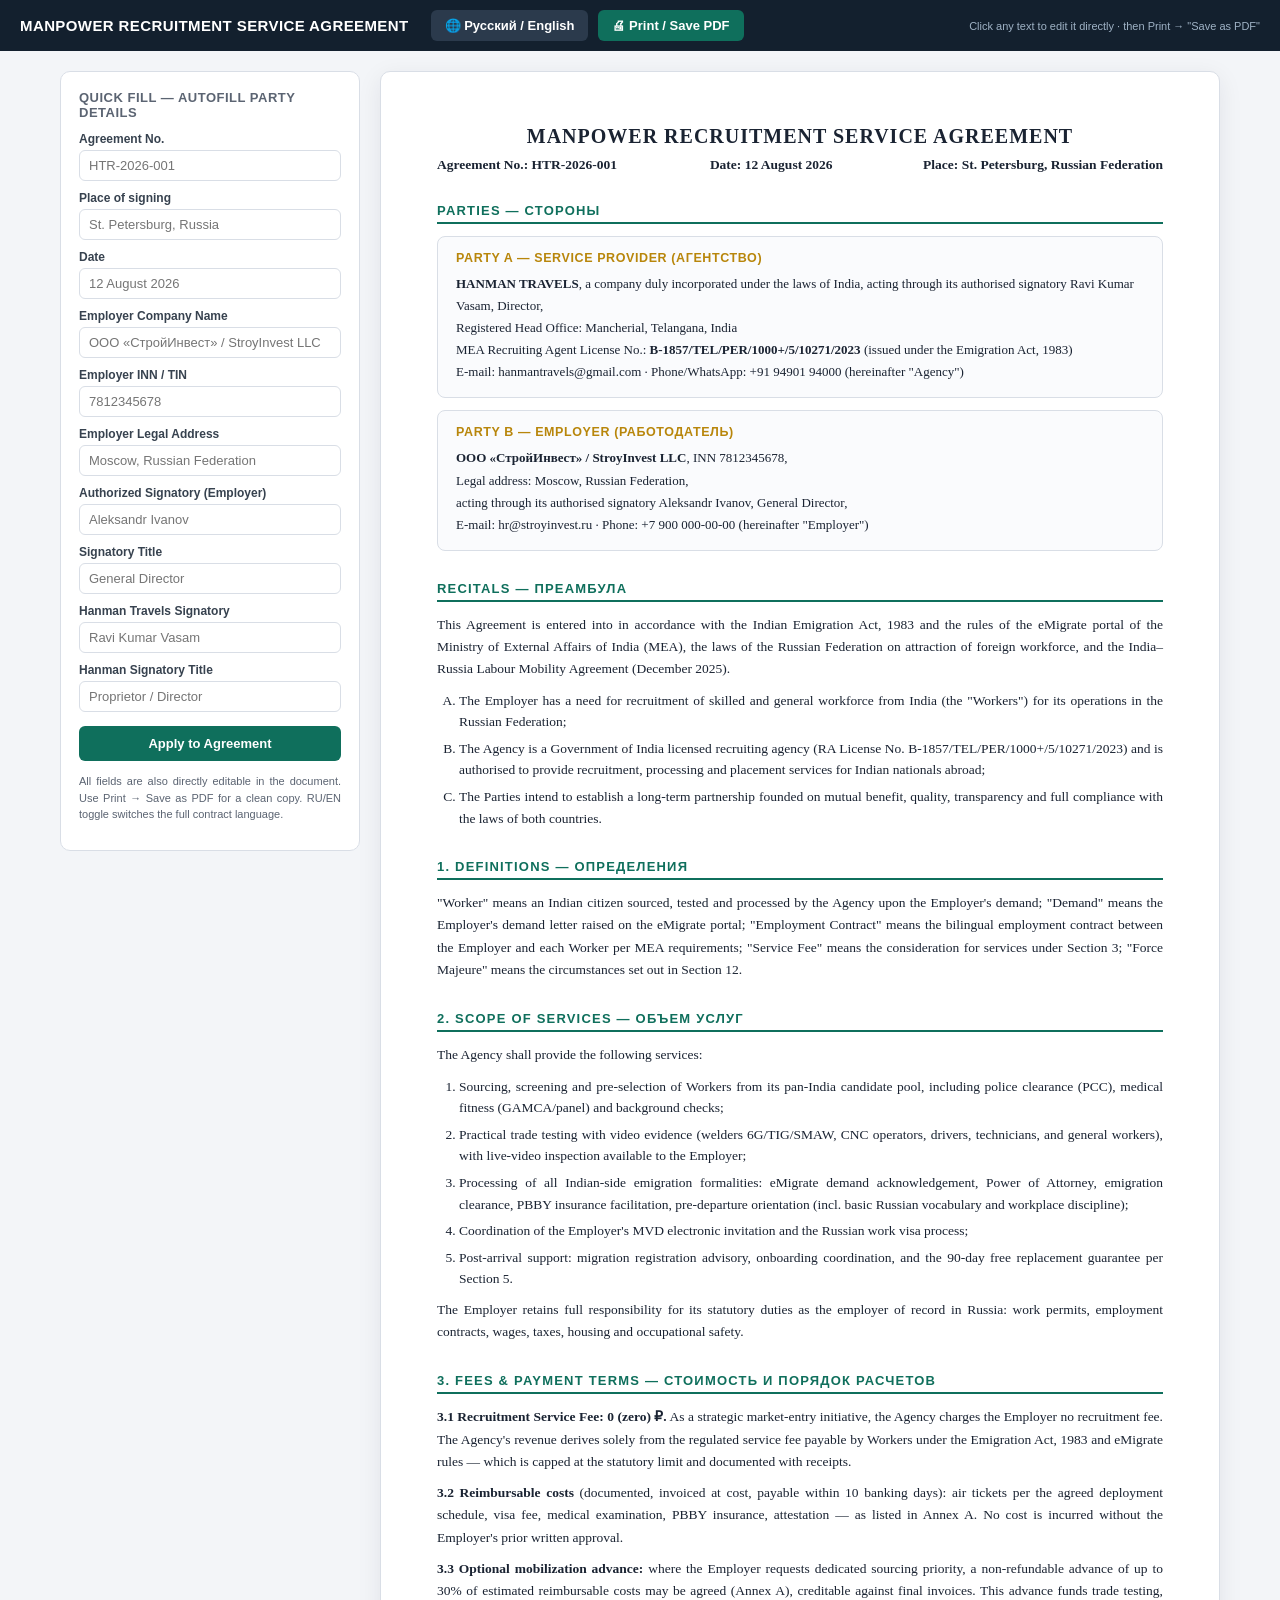
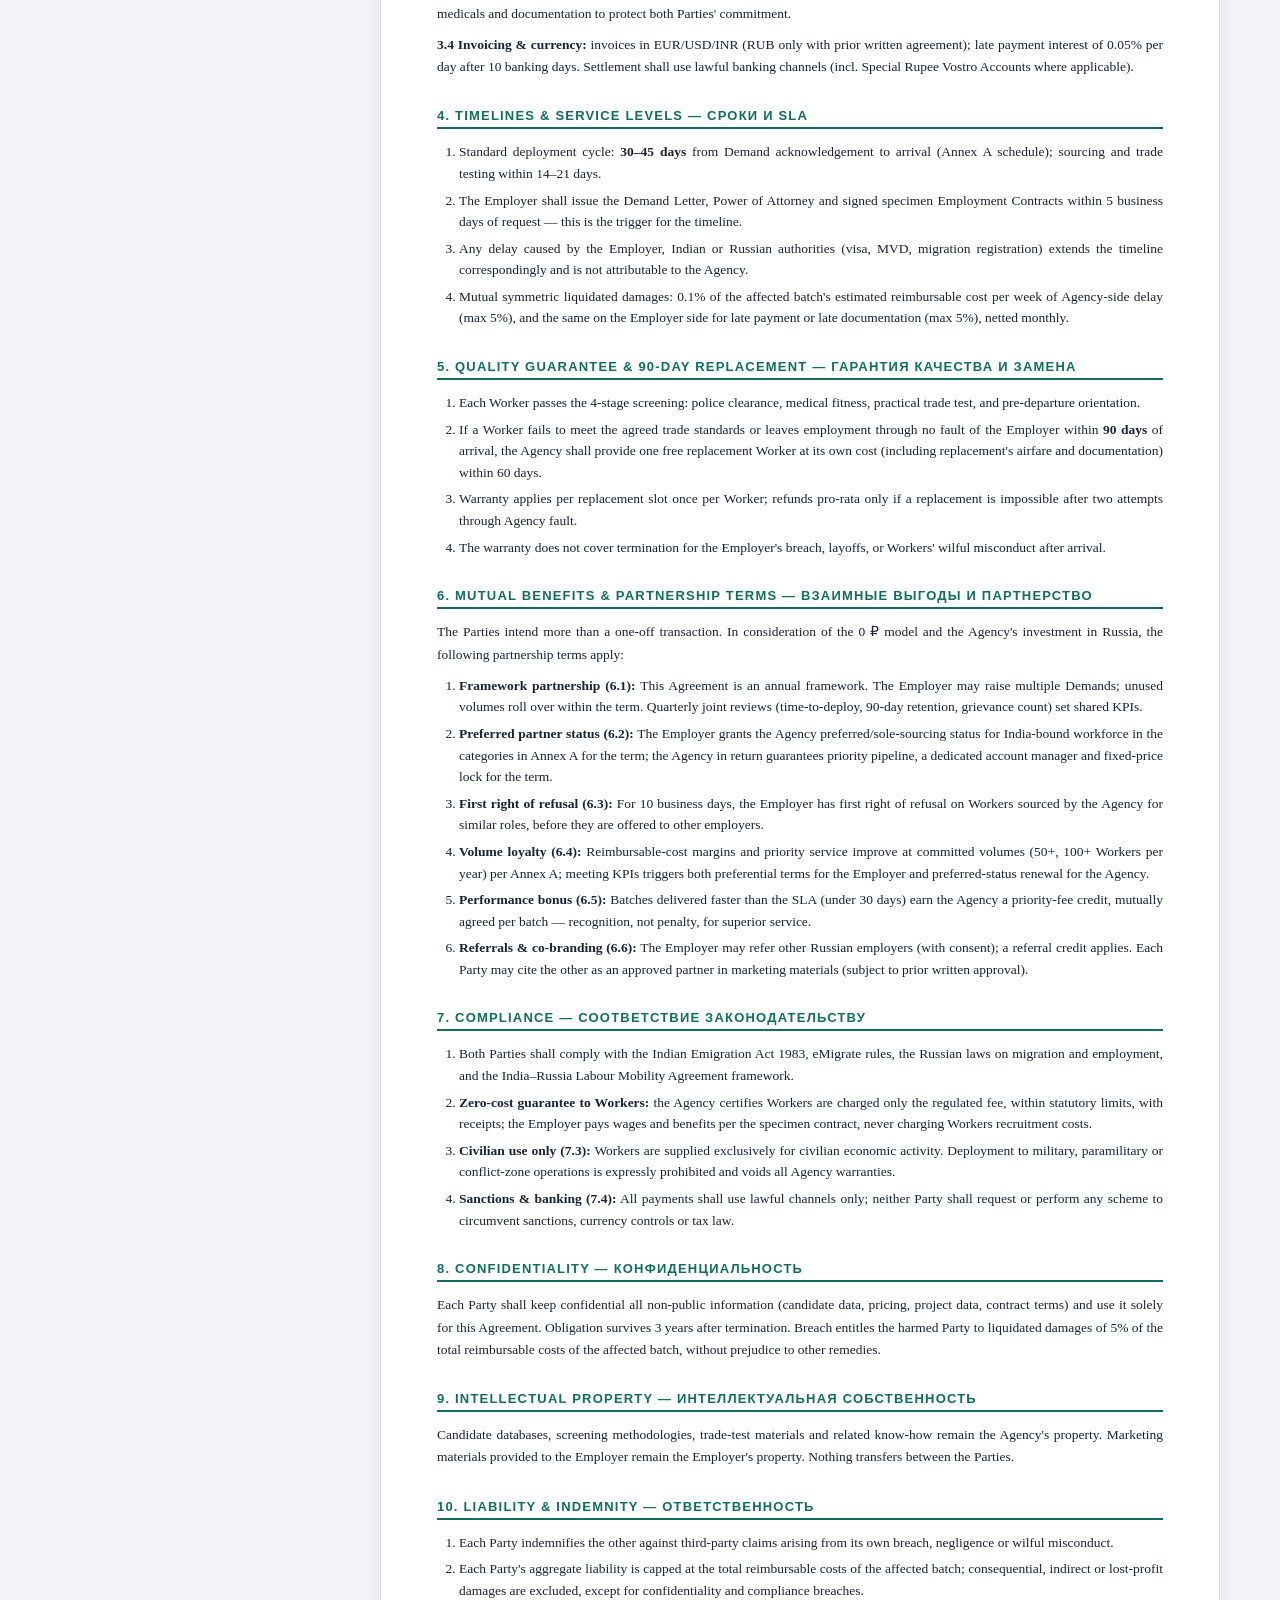
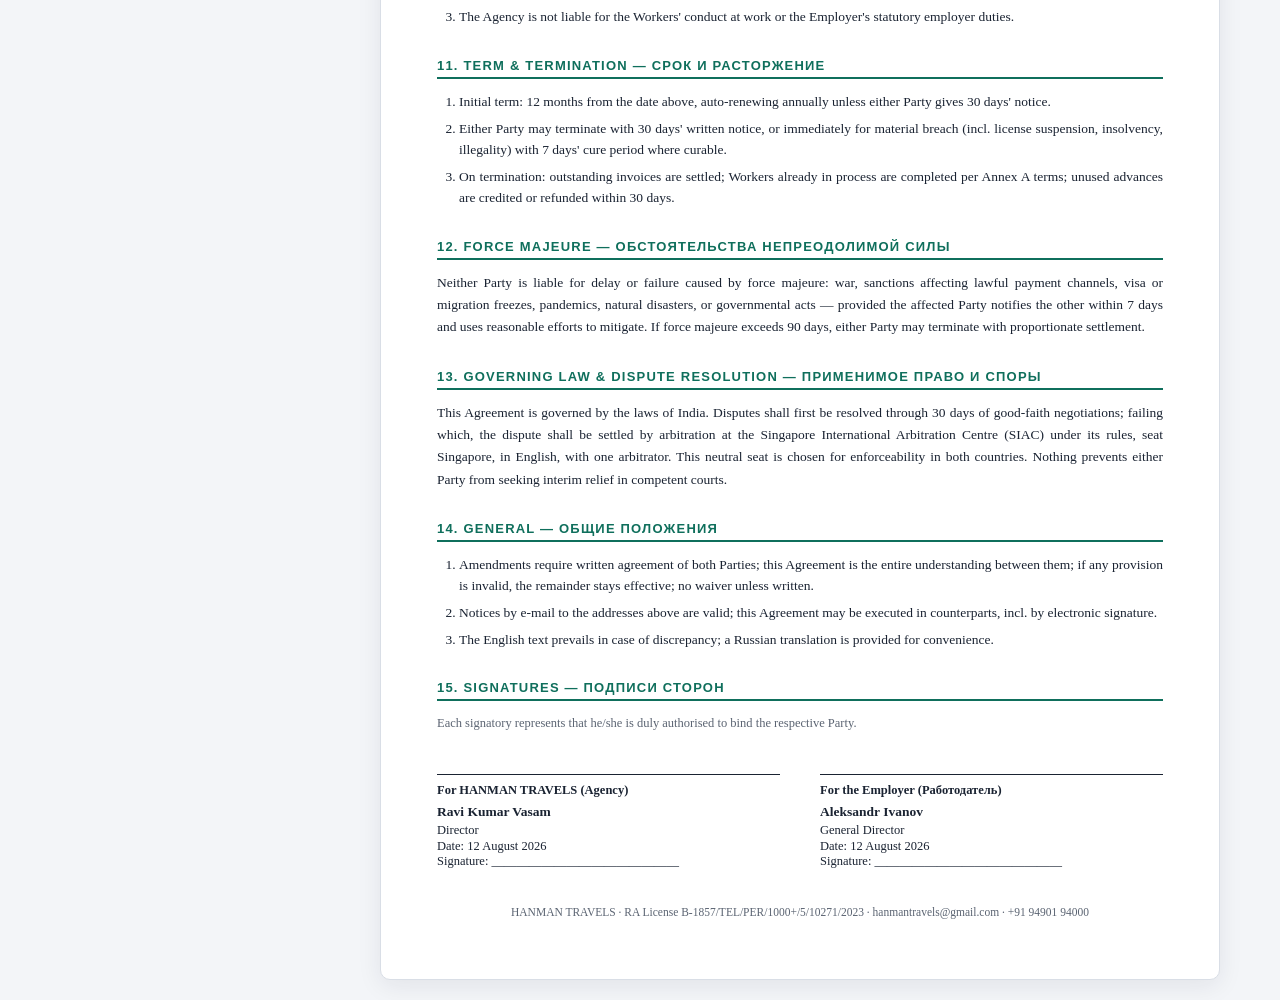
==== agreement.html @ 95c3434c "Add labour mobility agreement trust section, real WhatsApp lead form, hosted agreement link" ====
<!DOCTYPE html>
<html lang="en">
<head>
<meta charset="UTF-8">
<meta name="viewport" content="width=device-width, initial-scale=1.0">
<title>Manpower Recruitment Service Agreement — Hanman Travels (Editable)</title>
<style>
  :root {
    --ink: #1a2332; --muted: #5b6472; --line: #d9dee6; --accent: #0f6f5c; --gold: #b8860b;
    --bg: #f3f5f8; --paper: #ffffff; --soft: #eef7f4;
  }
  * { box-sizing: border-box; }
  body { margin: 0; font-family: Georgia, 'Times New Roman', serif; background: var(--bg); color: var(--ink); }
  .toolbar {
    position: sticky; top: 0; z-index: 50; background: #13202e; color: #fff;
    font-family: Arial, sans-serif; display: flex; flex-wrap: wrap; gap: 10px; align-items: center;
    padding: 10px 20px;
  }
  .toolbar h1 { font-size: 15px; margin: 0 12px 0 0; font-weight: 700; letter-spacing: .4px; }
  .toolbar button {
    background: var(--accent); color: #fff; border: 0; padding: 8px 14px; border-radius: 6px;
    cursor: pointer; font-size: 13px; font-weight: 600; font-family: Arial, sans-serif;
  }
  .toolbar button:hover { filter: brightness(1.15); }
  .toolbar .lang-btn { background: #2b3a4c; }
  .toolbar .hint { font-size: 11px; color: #9fb2c5; margin-left: auto; font-family: Arial, sans-serif; }
  .layout { display: flex; gap: 20px; max-width: 1200px; margin: 20px auto; padding: 0 20px; }
  .sidebar {
    width: 300px; flex-shrink: 0; background: var(--paper); border: 1px solid var(--line);
    border-radius: 10px; padding: 18px; font-family: Arial, sans-serif; height: fit-content;
    position: sticky; top: 70px;
  }
  .sidebar h2 { font-size: 13px; text-transform: uppercase; letter-spacing: .5px; color: var(--muted); margin: 0 0 12px; }
  .sidebar label { display: block; font-size: 12px; font-weight: 700; margin: 10px 0 4px; color: #37424f; }
  .sidebar input, .sidebar textarea {
    width: 100%; padding: 7px 9px; border: 1px solid var(--line); border-radius: 6px; font-size: 13px;
    font-family: Arial, sans-serif;
  }
  .sidebar .btn-fill { width: 100%; margin-top: 14px; background: var(--accent); color: #fff; border: 0; padding: 10px; border-radius: 6px; cursor: pointer; font-weight: 700; font-size: 13px; }
  .sidebar .note { font-size: 11px; color: var(--muted); margin-top: 12px; line-height: 1.5; }
  .page {
    flex: 1; background: var(--paper); border: 1px solid var(--line); border-radius: 10px;
    padding: 48px 56px; box-shadow: 0 6px 24px rgba(20,30,50,.08); min-width: 0;
  }
  [contenteditable] { outline: none; border-bottom: 1px dashed transparent; }
  [contenteditable]:hover { border-bottom-color: #b9c6d4; }
  [contenteditable]:focus { border-bottom-color: var(--accent); background: var(--soft); border-radius: 2px; }
  .doc-title { text-align: center; font-size: 20px; letter-spacing: 1px; font-weight: 700; margin: 0 0 4px; }
  .doc-sub { text-align: center; font-size: 13px; color: var(--muted); margin: 0 0 26px; font-style: italic; }
  .meta { display: flex; justify-content: space-between; gap: 20px; margin-bottom: 26px; font-size: 13.5px; }
  .meta b { font-weight: 700; }
  h2.clause {
    font-family: Arial, sans-serif; font-size: 13px; text-transform: uppercase; letter-spacing: 1.2px;
    color: var(--accent); border-bottom: 2px solid var(--accent); padding-bottom: 4px; margin: 30px 0 12px;
  }
  p { font-size: 13.5px; line-height: 1.65; margin: 9px 0; text-align: justify; }
  ol { margin: 8px 0 8px 22px; padding: 0; }
  ol li { font-size: 13.5px; line-height: 1.6; margin: 5px 0; text-align: justify; }
  .field { display: inline-block; min-width: 90px; font-weight: 700; }
  .party-block { border: 1px solid var(--line); border-radius: 8px; padding: 14px 18px; margin: 12px 0; background: #fafbfd; }
  .party-block h3 { font-family: Arial, sans-serif; font-size: 12.5px; letter-spacing: .6px; color: var(--gold); margin: 0 0 8px; text-transform: uppercase; }
  .party-line { font-size: 13px; line-height: 1.7; }
  .table-wrap { overflow-x: auto; margin: 12px 0; }
  table { width: 100%; border-collapse: collapse; font-family: Arial, sans-serif; font-size: 12px; }
  th { background: var(--soft); text-align: left; }
  th, td { border: 1px solid var(--line); padding: 7px 9px; }
  .sig-grid { display: grid; grid-template-columns: 1fr 1fr; gap: 40px; margin-top: 40px; }
  .sig-box { border-top: 1.5px solid var(--ink); padding-top: 8px; font-size: 12.5px; }
  .sig-box .sig-name { font-weight: 700; font-size: 13.5px; margin: 6px 0 2px; }
  .lang-ru, [data-lang="ru"] .lang-en { display: none; }
  [data-lang="ru"] .lang-ru { display: block; }
  [data-lang="ru"] .lang-ru-inline { display: inline; }
  .lang-ru-inline { display: none; }
  .badge { display: inline-block; background: var(--gold); color: #fff; font-family: Arial; font-size: 10px; font-weight: 700; padding: 3px 8px; border-radius: 10px; letter-spacing: .5px; vertical-align: middle; }
  @media print {
    body { background: #fff; }
    .toolbar, .sidebar { display: none !important; }
    .layout { display: block; max-width: none; margin: 0; padding: 0; }
    .page { border: 0; box-shadow: none; border-radius: 0; padding: 0; }
    @page { size: A4; margin: 18mm 16mm; }
    p, ol li { font-size: 12px; }
  }
  @media (max-width: 900px) { .layout { flex-direction: column; } .sidebar { position: static; width: 100%; } }
</style>
</head>
<body data-lang="en">

<div class="toolbar">
  <h1>MANPOWER RECRUITMENT SERVICE AGREEMENT</h1>
  <button class="lang-btn" onclick="toggleLang()">🌐 Русский / English</button>
  <button onclick="window.print()">🖨 Print / Save PDF</button>
  <span class="hint">Click any text to edit it directly · then Print → "Save as PDF"</span>
</div>

<div class="layout">
  <!-- ======================= SIDEBAR (QUICK FILL) ======================= -->
  <aside class="sidebar">
    <h2>Quick Fill — Autofill Party Details</h2>
    <label>Agreement No.</label>
    <input id="q-no" placeholder="HTR-2026-001">
    <label>Place of signing</label>
    <input id="q-place" placeholder="St. Petersburg, Russia">
    <label>Date</label>
    <input id="q-date" placeholder="12 August 2026">

    <label>Employer Company Name</label>
    <input id="q-cname" placeholder="ООО «СтройИнвест» / StroyInvest LLC">
    <label>Employer INN / TIN</label>
    <input id="q-inn" placeholder="7812345678">
    <label>Employer Legal Address</label>
    <input id="q-caddr" placeholder="Moscow, Russian Federation">
    <label>Authorized Signatory (Employer)</label>
    <input id="q-rep" placeholder="Aleksandr Ivanov">
    <label>Signatory Title</label>
    <input id="q-reptitle" placeholder="General Director">

    <label>Hanman Travels Signatory</label>
    <input id="q-htrep" placeholder="Ravi Kumar Vasam">
    <label>Hanman Signatory Title</label>
    <input id="q-httitle" placeholder="Proprietor / Director">

    <button class="btn-fill" onclick="fillAll()">Apply to Agreement</button>
    <p class="note">All fields are also directly editable in the document. Use Print → Save as PDF for a clean copy. RU/EN toggle switches the full contract language.</p>
  </aside>

  <!-- ======================= THE AGREEMENT ======================= -->
  <main class="page" id="doc">

    <p class="doc-title">MANPOWER RECRUITMENT SERVICE AGREEMENT</p>
    <p class="lang-ru doc-sub" style="text-align:center;font-style:italic;color:var(--muted);font-size:13px;margin:0 0 26px;">ДОГОВОР ОБ ОКАЗАНИИ УСЛУГ ПО ПОДБОРУ ПЕРСОНАЛА</p>

    <div class="meta">
      <div><b>Agreement No.:</b> <span class="field editable" id="m-no">HTR-2026-001</span></div>
      <div><b>Date:</b> <span class="field editable" id="m-date">12 August 2026</span></div>
      <div><b>Place:</b> <span class="field editable" id="m-place">St. Petersburg, Russian Federation</span></div>
    </div>

    <!-- Parties -->
    <h2 class="clause">Parties — Стороны</h2>
    <div class="party-block">
      <h3>Party A — Service Provider (Агентство)</h3>
      <div class="party-line">
        <b>HANMAN TRAVELS</b>, a company duly incorporated under the laws of India, acting through its authorised signatory
        <span class="editable" id="m-htrep">Ravi Kumar Vasam</span>, <span class="editable" id="m-httitle">Director</span>,<br>
        Registered Head Office: <span class="editable">Mancherial, Telangana, India</span><br>
        MEA Recruiting Agent License No.: <b>B-1857/TEL/PER/1000+/5/10271/2023</b> (issued under the Emigration Act, 1983)<br>
        E-mail: <span class="editable">hanmantravels@gmail.com</span> · Phone/WhatsApp: <span class="editable">+91 94901 94000</span>
        <span class="lang-ru">(далее — «Агентство»)</span>
        <span class="lang-en">(hereinafter "Agency")</span>
      </div>
    </div>
    <div class="party-block">
      <h3>Party B — Employer (Работодатель)</h3>
      <div class="party-line">
        <b><span class="editable" id="m-cname">ООО «СтройИнвест» / StroyInvest LLC</span></b>, INN <span class="editable" id="m-inn">7812345678</span>,<br>
        Legal address: <span class="editable" id="m-caddr">Moscow, Russian Federation</span>,<br>
        acting through its authorised signatory <span class="editable" id="m-rep">Aleksandr Ivanov</span>, <span class="editable" id="m-reptitle">General Director</span>,<br>
        E-mail: <span class="editable">hr@stroyinvest.ru</span> · Phone: <span class="editable">+7 900 000-00-00</span>
        <span class="lang-ru">(далее — «Работодатель»)</span>
        <span class="lang-en">(hereinafter "Employer")</span>
      </div>
    </div>

    <h2 class="clause">Recitals — Преамбула</h2>
    <p><span class="lang-ru">Настоящий Договор заключается в соответствии с Законом Индии об эмиграции 1983 г. и правилами системы eMigrate МИД Индии, законодательством РФ о привлечении иностранной рабочей силы, а также Соглашением между Правительствами Индии и России о мобильности рабочей силы (декабрь 2025 г.).</span>
       <span class="lang-en">This Agreement is entered into in accordance with the Indian Emigration Act, 1983 and the rules of the eMigrate portal of the Ministry of External Affairs of India (MEA), the laws of the Russian Federation on attraction of foreign workforce, and the India–Russia Labour Mobility Agreement (December 2025).</span></p>
    <ol type="A">
      <li><span class="lang-ru">Работодатель имеет потребность в привлечении квалифицированной и рабочей силы из Индии (далее — «Работники») для своих производственных нужд в Российской Федерации;</span>
          <span class="lang-en">The Employer has a need for recruitment of skilled and general workforce from India (the "Workers") for its operations in the Russian Federation;</span></li>
      <li><span class="lang-ru">Агентство является лицензированным рекрутинговым агентством Правительства Индии (RA License No. B-1857/TEL/PER/1000+/5/10271/2023) и уполномочено оказывать услуги по подбору, оформлению и трудоустройству индийских граждан за рубежом;</span>
          <span class="lang-en">The Agency is a Government of India licensed recruiting agency (RA License No. B-1857/TEL/PER/1000+/5/10271/2023) and is authorised to provide recruitment, processing and placement services for Indian nationals abroad;</span></li>
      <li><span class="lang-ru">Стороны намерены установить долгосрочное партнерство на основе взаимной выгоды, качества, прозрачности и полного соответствия законодательству обеих стран.</span>
          <span class="lang-en">The Parties intend to establish a long-term partnership founded on mutual benefit, quality, transparency and full compliance with the laws of both countries.</span></li>
    </ol>

    <h2 class="clause">1. Definitions — Определения</h2>
    <p><span class="lang-ru">«Работник» — гражданин Индии, подобранный, протестированный и оформленный Агентством по заявке Работодателя; «Деманд» — заявка Работодателя в системе eMigrate; «Трудовой договор» — двуязычный трудовой договор между Работодателем и Работником, согласованный с МИД Индии; «Сервисный сбор» — плата за услуги, предусмотренная Разделом 3; «Сила-мажор» — обстоятельства, указанные в Разделе 12.</span>
       <span class="lang-en">"Worker" means an Indian citizen sourced, tested and processed by the Agency upon the Employer's demand; "Demand" means the Employer's demand letter raised on the eMigrate portal; "Employment Contract" means the bilingual employment contract between the Employer and each Worker per MEA requirements; "Service Fee" means the consideration for services under Section 3; "Force Majeure" means the circumstances set out in Section 12.</span></p>

    <h2 class="clause">2. Scope of Services — Объем услуг</h2>
    <p><span class="lang-en">The Agency shall provide the following services:</span>
       <span class="lang-ru">Агентство обязуется оказать следующие услуги:</span></p>
    <ol>
      <li><span class="lang-en">Sourcing, screening and pre-selection of Workers from its pan-India candidate pool, including police clearance (PCC), medical fitness (GAMCA/panel) and background checks;</span>
          <span class="lang-ru">Подбор, отбор и предварительный скрининг Работников из всероссийской… из общенациональной базы кандидатов Агентства в Индии, включая справку об отсутствии судимости (PCC), медицинский осмотр (GAMCA) и проверку анкетных данных;</span></li>
      <li><span class="lang-en">Practical trade testing with video evidence (welders 6G/TIG/SMAW, CNC operators, drivers, technicians, and general workers), with live-video inspection available to the Employer;</span>
          <span class="lang-ru">Практическое тестирование квалификации с видеофиксацией (сварщики 6G/TIG/SMAW, операторы ЧПУ, водители, техники, рабочие общего профиля), с возможностью осмотра по видеосвязи;</span></li>
      <li><span class="lang-en">Processing of all Indian-side emigration formalities: eMigrate demand acknowledgement, Power of Attorney, emigration clearance, PBBY insurance facilitation, pre-departure orientation (incl. basic Russian vocabulary and workplace discipline);</span>
          <span class="lang-ru">Оформление всех индийских эмиграционных формальностей: акцепт деманда eMigrate, доверенность, эмиграционная очистка, содействие страхованию PBBY, предотъездный инструктаж (включая базовую русскую лексику и трудовую дисциплину);</span></li>
      <li><span class="lang-en">Coordination of the Employer's MVD electronic invitation and the Russian work visa process;</span>
          <span class="lang-ru">Координация электронного приглашения МВД РФ и процесса получения рабочей визы;</span></li>
      <li><span class="lang-en">Post-arrival support: migration registration advisory, onboarding coordination, and the 90-day free replacement guarantee per Section 5.</span>
          <span class="lang-ru">Постприездная поддержка: консультации по миграционному учету, координация адаптации, и гарантия бесплатной замены 90 дней согласно Разделу 5.</span></li>
    </ol>
    <p><span class="lang-en">The Employer retains full responsibility for its statutory duties as the employer of record in Russia: work permits, employment contracts, wages, taxes, housing and occupational safety.</span>
       <span class="lang-ru">Работодатель сохраняет полную ответственность за свои установленные законом обязанности как работодателя в России: разрешения на работу, трудовые договоры, заработную плату, налоги, жилье и охрану труда.</span></p>

    <h2 class="clause">3. Fees & Payment Terms — Стоимость и порядок расчетов</h2>
    <p><span class="lang-en"><b>3.1 Recruitment Service Fee: 0 (zero) ₽.</b> As a strategic market-entry initiative, the Agency charges the Employer no recruitment fee. The Agency's revenue derives solely from the regulated service fee payable by Workers under the Emigration Act, 1983 and eMigrate rules — which is capped at the statutory limit and documented with receipts.</span>
       <span class="lang-ru"><b>3.1. Сбор за подбор: 0 (ноль) ₽.</b> В рамках стратегии выхода на российский рынок Агентство не взимает с Работодателя комиссии за подбор. Доход Агентства формируется исключительно из регламентированного сбора с Работников по Закону об эмиграции 1983 г. и правилам eMigrate — в пределах установленного лимита, с выдачей чеков.</span></p>
    <p><span class="lang-en"><b>3.2 Reimbursable costs</b> (documented, invoiced at cost, payable within 10 banking days): air tickets per the agreed deployment schedule, visa fee, medical examination, PBBY insurance, attestation — as listed in Annex A. No cost is incurred without the Employer's prior written approval.</span>
       <span class="lang-ru"><b>3.2. Возмещаемые расходы</b> (документированные, выставляемые по фактической стоимости, оплата в течение 10 банковских дней): авиабилеты по согласованному графику, визовый сбор, медосмотр, страховка PBBY, легализация — согласно Приложению А. Никакие расходы не производятся без предварительного письменного согласия Работодателя.</span></p>
    <p><span class="lang-en"><b>3.3 Optional mobilization advance:</b> where the Employer requests dedicated sourcing priority, a non-refundable advance of up to 30% of estimated reimbursable costs may be agreed (Annex A), creditable against final invoices. This advance funds trade testing, medicals and documentation to protect both Parties' commitment.</span>
       <span class="lang-ru"><b>3.3. Опциональный аванс на мобилизацию:</b> при запросе Работодателем приоритетного подбора может быть согласован невозвратный аванс до 30% от ориентировочных возмещаемых расходов (Приложение А), засчитываемый в счет итоговых счетов. Аванс финансирует тестирование, медосмотры и оформление и фиксирует обязательства обеих Сторон.</span></p>
    <p><span class="lang-en"><b>3.4 Invoicing & currency:</b> invoices in EUR/USD/INR (RUB only with prior written agreement); late payment interest of 0.05% per day after 10 banking days. Settlement shall use lawful banking channels (incl. Special Rupee Vostro Accounts where applicable).</span>
       <span class="lang-ru"><b>3.4. Счета и валюта:</b> счета в EUR/USD/INR (RUB — только по предварительному письменному соглашению); пени за просрочку 0,05% в день после 10 банковских дней. Расчеты — через законные банковские каналы (в т.ч. специальные рупийные счета Vostro, где применимо).</span></p>

    <h2 class="clause">4. Timelines & Service Levels — Сроки и SLA</h2>
    <ol>
      <li><span class="lang-en">Standard deployment cycle: <b>30–45 days</b> from Demand acknowledgement to arrival (Annex A schedule); sourcing and trade testing within 14–21 days.</span>
          <span class="lang-ru">Стандартный цикл поставки: <b>30–45 дней</b> от акцепта деманда до прилета (график — Приложение А); подбор и тестирование в течение 14–21 дней.</span></li>
      <li><span class="lang-en">The Employer shall issue the Demand Letter, Power of Attorney and signed specimen Employment Contracts within 5 business days of request — this is the trigger for the timeline.</span>
          <span class="lang-ru">Работодатель оформляет Деманд, Доверенность и подписанные модельные трудовые договоры в течение 5 рабочих дней с момента запроса — это точка отсчета сроков.</span></li>
      <li><span class="lang-en">Any delay caused by the Employer, Indian or Russian authorities (visa, MVD, migration registration) extends the timeline correspondingly and is not attributable to the Agency.</span>
          <span class="lang-ru">Любая задержка, вызванная Работодателем, индийскими или российскими органами (виза, МВД, миграционный учет), продлевает сроки и не является ответственностью Агентства.</span></li>
      <li><span class="lang-en">Mutual symmetric liquidated damages: 0.1% of the affected batch's estimated reimbursable cost per week of Agency-side delay (max 5%), and the same on the Employer side for late payment or late documentation (max 5%), netted monthly.</span>
          <span class="lang-ru">Взаимная симметричная неустойка: 0,1% от ориентировочных возмещаемых расходов затронутой партии за каждую неделю просрочки Агентства (макс. 5%) и такая же для Работодателя за просрочку оплаты или документов (макс. 5%), с ежемесячным зачетом.</span></li>
    </ol>

    <h2 class="clause">5. Quality Guarantee & 90-Day Replacement — Гарантия качества и замена</h2>
    <ol>
      <li><span class="lang-en">Each Worker passes the 4-stage screening: police clearance, medical fitness, practical trade test, and pre-departure orientation.</span>
          <span class="lang-ru">Каждый Работник проходит 4-этапный отбор: справка об отсутствии судимости, медицинское освидетельствование, практический тест и предотъездный инструктаж.</span></li>
      <li><span class="lang-en">If a Worker fails to meet the agreed trade standards or leaves employment through no fault of the Employer within <b>90 days</b> of arrival, the Agency shall provide one free replacement Worker at its own cost (including replacement's airfare and documentation) within 60 days.</span>
          <span class="lang-ru">Если Работник не соответствует согласованным квалификационным стандартам или покидает работу не по вине Работодателя в течение <b>90 дней</b> с момента прилета, Агентство предоставляет одного бесплатного Работника на замену за свой счет (включая авиабилет и оформление) в течение 60 дней.</span></li>
      <li><span class="lang-en">Warranty applies per replacement slot once per Worker; refunds pro-rata only if a replacement is impossible after two attempts through Agency fault.</span>
          <span class="lang-ru">Гарантия применяется один раз на каждого Работника; возврат пропорционально — только если замена невозможна после двух попыток по вине Агентства.</span></li>
      <li><span class="lang-en">The warranty does not cover termination for the Employer's breach, layoffs, or Workers' wilful misconduct after arrival.</span>
          <span class="lang-ru">Гарантия не покрывает увольнение по вине Работодателя, сокращения или умышленные нарушения Работника после прилета.</span></li>
    </ol>

    <h2 class="clause">6. Mutual Benefits & Partnership Terms — Взаимные выгоды и партнерство</h2>
    <p><span class="lang-en">The Parties intend more than a one-off transaction. In consideration of the 0 ₽ model and the Agency's investment in Russia, the following partnership terms apply:</span>
       <span class="lang-ru">Стороны намерены строить более чем разовую сделку. В силу модели «0 ₽» и инвестиций Агентства в российский рынок действуют следующие партнерские условия:</span></p>
    <ol>
      <li><span class="lang-en"><b>Framework partnership (6.1):</b> This Agreement is an annual framework. The Employer may raise multiple Demands; unused volumes roll over within the term. Quarterly joint reviews (time-to-deploy, 90-day retention, grievance count) set shared KPIs.</span>
          <span class="lang-ru"><b>Рамочное партнерство (6.1):</b> настоящий Договор является годовым рамочным. Работодатель может подавать несколько демандов; неиспользованные объемы переносятся в пределах срока. Совместные ежеквартальные обзоры (сроки поставки, удержание за 90 дней, количество жалоб) задают общие KPI.</span></li>
      <li><span class="lang-en"><b>Preferred partner status (6.2):</b> The Employer grants the Agency preferred/sole-sourcing status for India-bound workforce in the categories in Annex A for the term; the Agency in return guarantees priority pipeline, a dedicated account manager and fixed-price lock for the term.</span>
          <span class="lang-ru"><b>Статус предпочтительного партнера (6.2):</b> Работодатель предоставляет Агентству статус предпочтительного/единственного источника индийской рабочей силы по категориям Приложения А на срок договора; взамен Агентство гарантирует приоритетную поставку, персонального менеджера и фиксацию цен на срок договора.</span></li>
      <li><span class="lang-en"><b>First right of refusal (6.3):</b> For 10 business days, the Employer has first right of refusal on Workers sourced by the Agency for similar roles, before they are offered to other employers.</span>
          <span class="lang-ru"><b>Преимущественное право (6.3):</b> в течение 10 рабочих дней Работодатель имеет преимущественное право на Работников, подобранных Агентством для аналогичных должностей, до предложения их другим работодателям.</span></li>
      <li><span class="lang-en"><b>Volume loyalty (6.4):</b> Reimbursable-cost margins and priority service improve at committed volumes (50+, 100+ Workers per year) per Annex A; meeting KPIs triggers both preferential terms for the Employer and preferred-status renewal for the Agency.</span>
          <span class="lang-ru"><b>Лояльность за объем (6.4):</b> условия по возмещаемым расходам и приоритет обслуживания улучшаются при подтвержденных объемах (50+, 100+ Работников в год) согласно Приложению А; выполнение KPI дает Работодателю льготные условия, а Агентству — продление предпочтительного статуса.</span></li>
      <li><span class="lang-en"><b>Performance bonus (6.5):</b> Batches delivered faster than the SLA (under 30 days) earn the Agency a priority-fee credit, mutually agreed per batch — recognition, not penalty, for superior service.</span>
          <span class="lang-ru"><b>Бонус за результат (6.5):</b> партии, поставленные быстрее SLA (менее 30 дней), дают Агентству приоритетный кредит, согласуемый по каждой партии, — признание, а не штраф, за качество сервиса.</span></li>
      <li><span class="lang-en"><b>Referrals & co-branding (6.6):</b> The Employer may refer other Russian employers (with consent); a referral credit applies. Each Party may cite the other as an approved partner in marketing materials (subject to prior written approval).</span>
          <span class="lang-ru"><b>Рекомендации и кобрендинг (6.6):</b> Работодатель может рекомендовать Агентство другим российским компаниям (с согласия); предусмотрен реферальный бонус. Стороны вправе ссылаться друг на друга как на утвержденных партнеров в маркетинговых материалах (с предварительного письменного согласия).</span></li>
    </ol>

    <h2 class="clause">7. Compliance — Соответствие законодательству</h2>
    <ol>
      <li><span class="lang-en">Both Parties shall comply with the Indian Emigration Act 1983, eMigrate rules, the Russian laws on migration and employment, and the India–Russia Labour Mobility Agreement framework.</span>
          <span class="lang-ru">Обе Стороны соблюдают Закон Индии об эмиграции 1983 г., правила eMigrate, российское миграционное и трудовое законодательство и положения Соглашения о мобильности рабочей силы между Индией и Россией.</span></li>
      <li><span class="lang-en"><b>Zero-cost guarantee to Workers:</b> the Agency certifies Workers are charged only the regulated fee, within statutory limits, with receipts; the Employer pays wages and benefits per the specimen contract, never charging Workers recruitment costs.</span>
          <span class="lang-ru"><b>Гарантия нулевых затрат для Работников:</b> Агентство заверяет, что с Работников взимается только регламентированный сбор в пределах лимитов с выдачей чеков; Работодатель выплачивает зарплату и льготы по модельному договору и не перекладывает на Работников расходы по подбору.</span></li>
      <li><span class="lang-en"><b>Civilian use only (7.3):</b> Workers are supplied exclusively for civilian economic activity. Deployment to military, paramilitary or conflict-zone operations is expressly prohibited and voids all Agency warranties.</span>
          <span class="lang-ru"><b>Только гражданское применение (7.3):</b> Работники поставляются исключительно для гражданской хозяйственной деятельности. Привлечение к военным, военизированным или конфликтным операциям прямо запрещено и аннулирует все гарантии Агентства.</span></li>
      <li><span class="lang-en"><b>Sanctions & banking (7.4):</b> All payments shall use lawful channels only; neither Party shall request or perform any scheme to circumvent sanctions, currency controls or tax law.</span>
          <span class="lang-ru"><b>Санкции и банковские расчеты (7.4):</b> все платежи осуществляются только через законные каналы; ни одна Сторона не вправе требовать или совершать схемы обхода санкций, валютного или налогового законодательства.</span></li>
    </ol>

    <h2 class="clause">8. Confidentiality — Конфиденциальность</h2>
    <p><span class="lang-en">Each Party shall keep confidential all non-public information (candidate data, pricing, project data, contract terms) and use it solely for this Agreement. Obligation survives 3 years after termination. Breach entitles the harmed Party to liquidated damages of 5% of the total reimbursable costs of the affected batch, without prejudice to other remedies.</span>
       <span class="lang-ru">Каждая Сторона сохраняет конфиденциальность всей непубличной информации (данные кандидатов, цены, данные проектов, условия договора) и использует ее исключительно в рамках настоящего Договора. Обязательство действует 3 года после прекращения договора. Нарушение дает пострадавшей Стороне право на неустойку в размере 5% от общей суммы возмещаемых расходов затронутой партии, без ущерба для иных средств защиты.</span></p>

    <h2 class="clause">9. Intellectual Property — Интеллектуальная собственность</h2>
    <p><span class="lang-en">Candidate databases, screening methodologies, trade-test materials and related know-how remain the Agency's property. Marketing materials provided to the Employer remain the Employer's property. Nothing transfers between the Parties.</span>
       <span class="lang-ru">Базы кандидатов, методики отбора, материалы тестирования и ноу-хау остаются собственностью Агентства. Маркетинговые материалы, переданные Работодателю, остаются его собственностью. Передачи прав между Сторонами не происходит.</span></p>

    <h2 class="clause">10. Liability & Indemnity — Ответственность</h2>
    <ol>
      <li><span class="lang-en">Each Party indemnifies the other against third-party claims arising from its own breach, negligence or wilful misconduct.</span>
          <span class="lang-ru">Каждая Сторона возмещает другой убытки по претензиям третьих лиц, возникшим из-за ее собственного нарушения, небрежности или умысла.</span></li>
      <li><span class="lang-en">Each Party's aggregate liability is capped at the total reimbursable costs of the affected batch; consequential, indirect or lost-profit damages are excluded, except for confidentiality and compliance breaches.</span>
          <span class="lang-ru">Совокупная ответственность каждой Стороны ограничена общей суммой возмещаемых расходов затронутой партии; косвенные убытки и упущенная выгода исключаются, кроме нарушений конфиденциальности и комплаенса.</span></li>
      <li><span class="lang-en">The Agency is not liable for the Workers' conduct at work or the Employer's statutory employer duties.</span>
          <span class="lang-ru">Агентство не отвечает за поведение Работников на производстве и за выполнение Работодателем своих обязательств как работодателя.</span></li>
    </ol>

    <h2 class="clause">11. Term & Termination — Срок и расторжение</h2>
    <ol>
      <li><span class="lang-en">Initial term: 12 months from the date above, auto-renewing annually unless either Party gives 30 days' notice.</span>
          <span class="lang-ru">Начальный срок: 12 месяцев с указанной выше даты, автоматически продлевается ежегодно, если одна из Сторон не уведомит за 30 дней.</span></li>
      <li><span class="lang-en">Either Party may terminate with 30 days' written notice, or immediately for material breach (incl. license suspension, insolvency, illegality) with 7 days' cure period where curable.</span>
          <span class="lang-ru">Любая Сторона вправе расторгнуть договор с письменным уведомлением за 30 дней или немедленно при существенном нарушении (включая приостановление лицензии, банкротство, незаконность) с 7-дневным периодом устранения, если нарушение устранимо.</span></li>
      <li><span class="lang-en">On termination: outstanding invoices are settled; Workers already in process are completed per Annex A terms; unused advances are credited or refunded within 30 days.</span>
          <span class="lang-ru">При расторжении: оплачиваются выставленные счета; Работники в процессе оформления доводятся до конца на условиях Приложения А; неиспользованные авансы засчитываются или возвращаются в течение 30 дней.</span></li>
    </ol>

    <h2 class="clause">12. Force Majeure — Обстоятельства непреодолимой силы</h2>
    <p><span class="lang-en">Neither Party is liable for delay or failure caused by force majeure: war, sanctions affecting lawful payment channels, visa or migration freezes, pandemics, natural disasters, or governmental acts — provided the affected Party notifies the other within 7 days and uses reasonable efforts to mitigate. If force majeure exceeds 90 days, either Party may terminate with proportionate settlement.</span>
       <span class="lang-ru">Стороны не несут ответственности за просрочку или неисполнение, вызванные форс-мажором: война, санкции, влияющие на законные платежные каналы, замораживание выдачи виз или миграционных услуг, пандемии, стихийные бедствия, акты органов власти — при условии уведомления другой Стороны в течение 7 дней и разумных усилий по минимизации последствий. Если форс-мажор длится более 90 дней, любая Сторона вправе расторгнуть договор с пропорциональными расчетами.</span></p>

    <h2 class="clause">13. Governing Law & Dispute Resolution — Применимое право и споры</h2>
    <p><span class="lang-en">This Agreement is governed by the laws of India. Disputes shall first be resolved through 30 days of good-faith negotiations; failing which, the dispute shall be settled by arbitration at the Singapore International Arbitration Centre (SIAC) under its rules, seat Singapore, in English, with one arbitrator. This neutral seat is chosen for enforceability in both countries. Nothing prevents either Party from seeking interim relief in competent courts.</span>
       <span class="lang-ru">Настоящий Договор регулируется правом Индии. Споры сначала разрешаются путем добросовестных переговоров в течение 30 дней; при недостижении согласия — арбитражем в Сингапурском международном арбитражном центре (SIAC) по его правилам, место арбитража — Сингапур, язык — английский, один арбитр. Нейтральное место арбитража выбрано для исполнимости решений в обеих странах. Ничто не препятствует обращению за обеспечительными мерами в компетентные суды.</span></p>

    <h2 class="clause">14. General — Общие положения</h2>
    <ol>
      <li><span class="lang-en">Amendments require written agreement of both Parties; this Agreement is the entire understanding between them; if any provision is invalid, the remainder stays effective; no waiver unless written.</span>
          <span class="lang-ru">Изменения — только в письменной форме с согласия обеих Сторон; настоящий Договор является полным соглашением Сторон; при недействительности какого-либо положения остальные сохраняют силу; отказ от прав — только в письменной форме.</span></li>
      <li><span class="lang-en">Notices by e-mail to the addresses above are valid; this Agreement may be executed in counterparts, incl. by electronic signature.</span>
          <span class="lang-ru">Уведомления по электронной почте на указанные адреса действительны; Договор может быть подписан в нескольких экземплярах, в т.ч. электронной подписью.</span></li>
      <li><span class="lang-en">The English text prevails in case of discrepancy; a Russian translation is provided for convenience.</span>
          <span class="lang-ru">В случае расхождений преимущественную силу имеет английский текст; русский перевод предоставлен для удобства.</span></li>
    </ol>

    <h2 class="clause">15. Signatures — Подписи сторон</h2>
    <p style="font-size:12.5px;color:var(--muted);"><span class="lang-en">Each signatory represents that he/she is duly authorised to bind the respective Party.</span>
    <span class="lang-ru">Каждый подписант подтверждает, что он/она должным образом уполномочен(а) представлять соответствующую Сторону.</span></p>
    <div class="sig-grid">
      <div class="sig-box">
        <b>For HANMAN TRAVELS (Agency)</b>
        <div class="sig-name editable" contenteditable="true">Ravi Kumar Vasam</div>
        <div class="editable" contenteditable="true">Director</div>
        <div>Date: <span class="editable" contenteditable="true">12 August 2026</span></div>
        <div>Signature: ______________________________</div>
      </div>
      <div class="sig-box">
        <b>For the Employer (Работодатель)</b>
        <div class="sig-name editable" contenteditable="true">Aleksandr Ivanov</div>
        <div class="editable" contenteditable="true">General Director</div>
        <div>Date: <span class="editable" contenteditable="true">12 August 2026</span></div>
        <div>Signature: ______________________________</div>
      </div>
    </div>

    <p style="margin-top:34px;font-size:11.5px;color:var(--muted);text-align:center;">HANMAN TRAVELS · RA License B-1857/TEL/PER/1000+/5/10271/2023 · hanmantravels@gmail.com · +91 94901 94000</p>
  </main>
</div>

<script>
  function fillAll() {
    const map = { 'q-no':'m-no', 'q-date':'m-date', 'q-place':'m-place', 'q-cname':'m-cname', 'q-inn':'m-inn', 'q-caddr':'m-caddr', 'q-rep':'m-rep', 'q-reptitle':'m-reptitle', 'q-htrep':'m-htrep', 'q-httitle':'m-httitle' };
    for (const [src, dst] of Object.entries(map)) {
      const v = document.getElementById(src).value.trim();
      if (v) document.getElementById(dst).textContent = v;
    }
  }
  function toggleLang() {
    const body = document.body;
    body.dataset.lang = body.dataset.lang === 'en' ? 'ru' : 'en';
  }
</script>
</body>
</html>
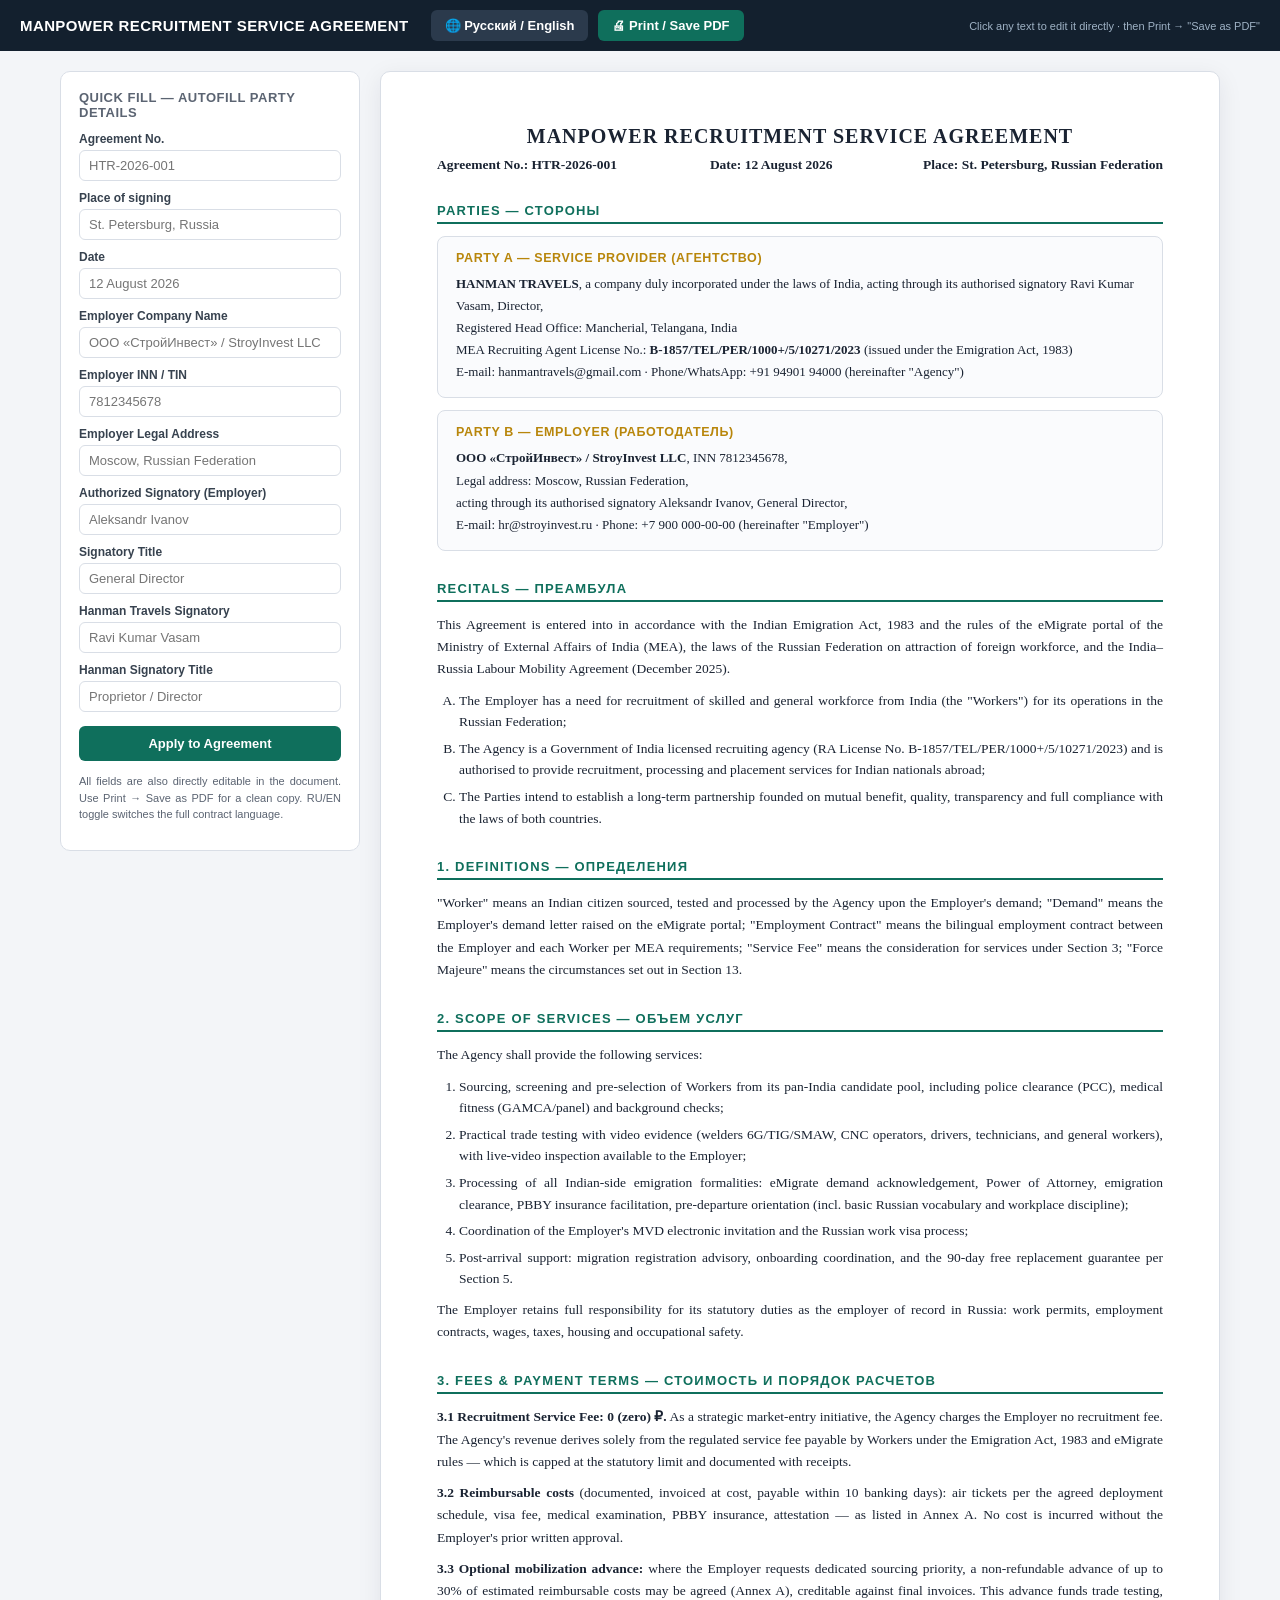
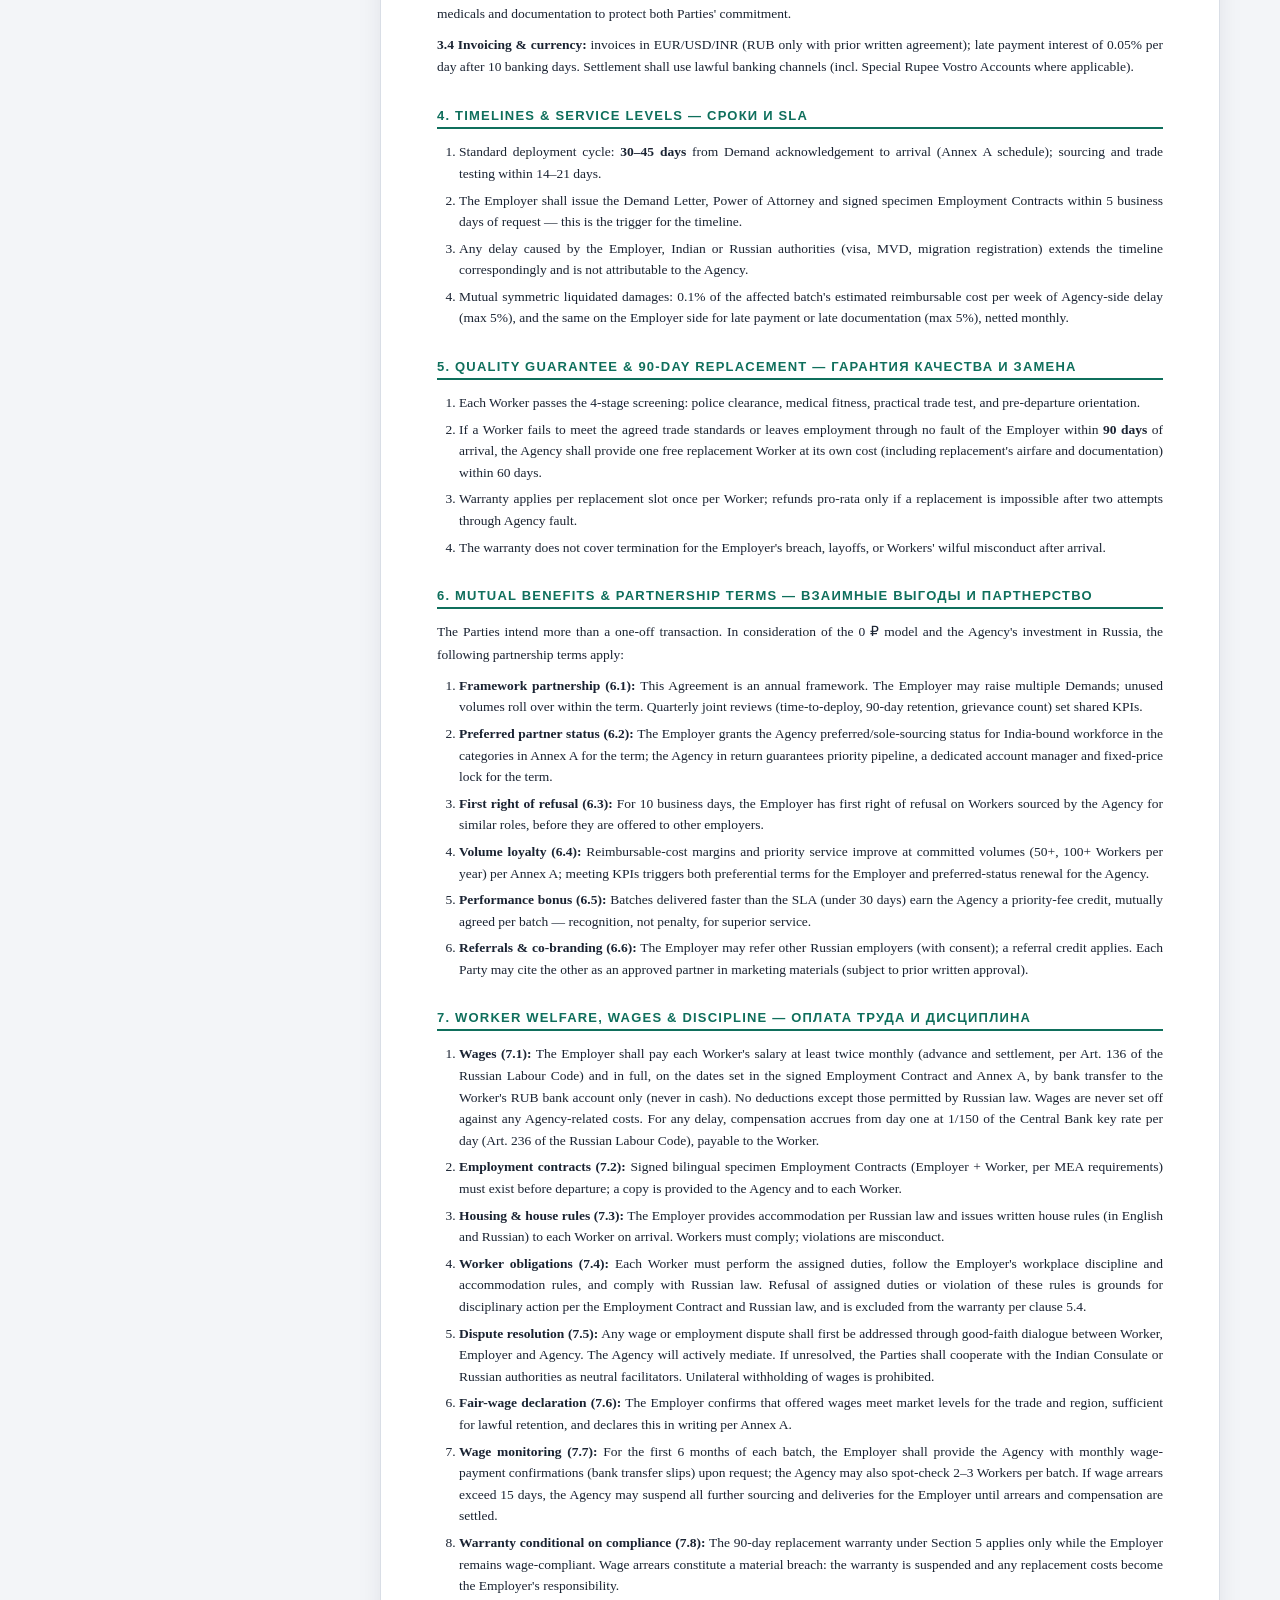
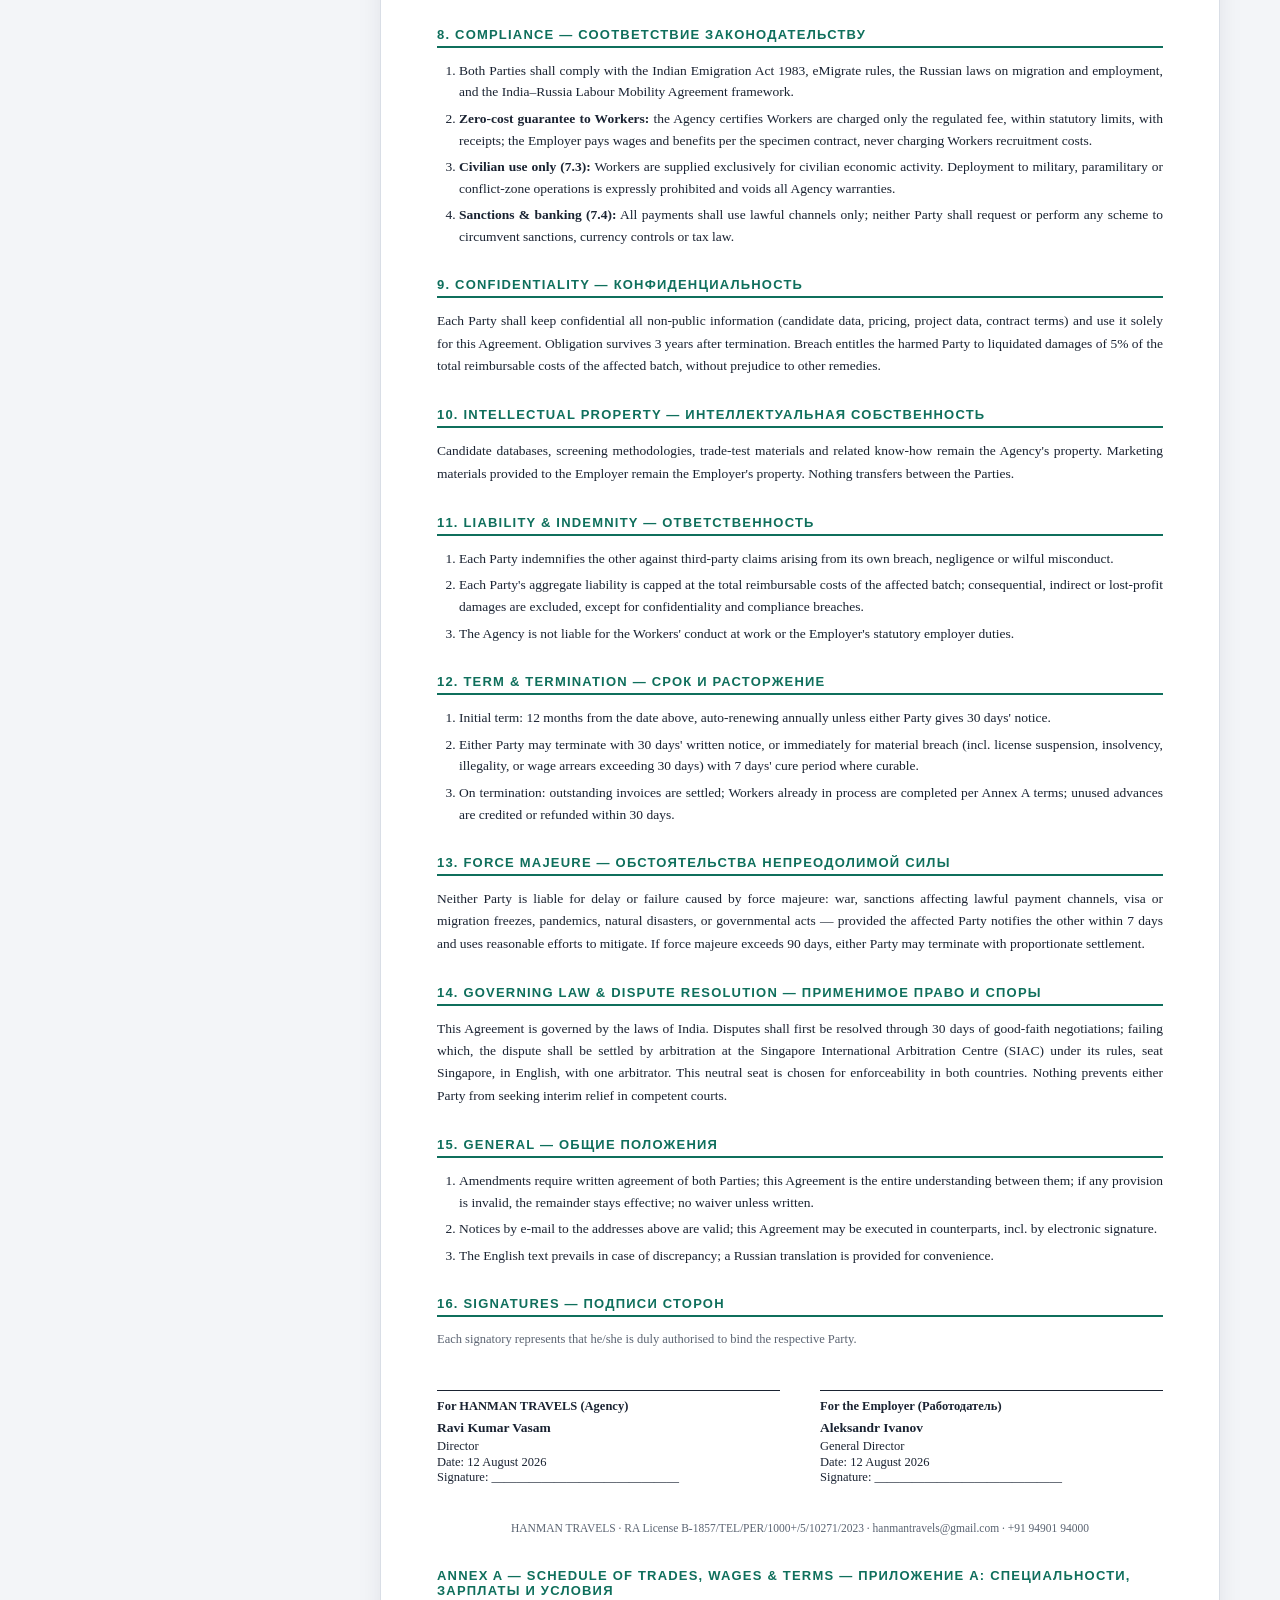
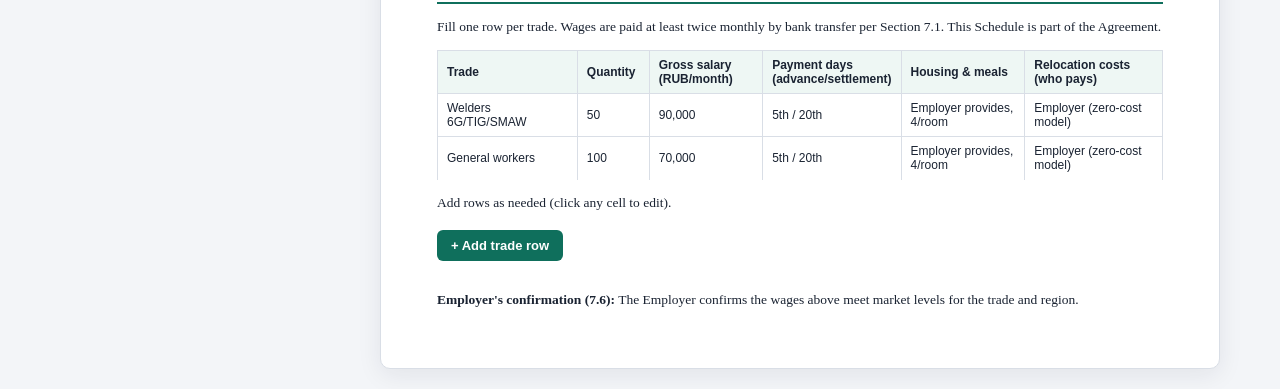
==== commit a7866a3c: "Sync hardened agreement (wage clauses + Annex A)" ====
--- a/agreement.html
+++ b/agreement.html
@@ -174,8 +174,8 @@
     </ol>
 
     <h2 class="clause">1. Definitions — Определения</h2>
-    <p><span class="lang-ru">«Работник» — гражданин Индии, подобранный, протестированный и оформленный Агентством по заявке Работодателя; «Деманд» — заявка Работодателя в системе eMigrate; «Трудовой договор» — двуязычный трудовой договор между Работодателем и Работником, согласованный с МИД Индии; «Сервисный сбор» — плата за услуги, предусмотренная Разделом 3; «Сила-мажор» — обстоятельства, указанные в Разделе 12.</span>
-       <span class="lang-en">"Worker" means an Indian citizen sourced, tested and processed by the Agency upon the Employer's demand; "Demand" means the Employer's demand letter raised on the eMigrate portal; "Employment Contract" means the bilingual employment contract between the Employer and each Worker per MEA requirements; "Service Fee" means the consideration for services under Section 3; "Force Majeure" means the circumstances set out in Section 12.</span></p>
+    <p><span class="lang-ru">«Работник» — гражданин Индии, подобранный, протестированный и оформленный Агентством по заявке Работодателя; «Деманд» — заявка Работодателя в системе eMigrate; «Трудовой договор» — двуязычный трудовой договор между Работодателем и Работником, согласованный с МИД Индии; «Сервисный сбор» — плата за услуги, предусмотренная Разделом 3; «Сила-мажор» — обстоятельства, указанные в Разделе 13.</span>
+       <span class="lang-en">"Worker" means an Indian citizen sourced, tested and processed by the Agency upon the Employer's demand; "Demand" means the Employer's demand letter raised on the eMigrate portal; "Employment Contract" means the bilingual employment contract between the Employer and each Worker per MEA requirements; "Service Fee" means the consideration for services under Section 3; "Force Majeure" means the circumstances set out in Section 13.</span></p>
 
     <h2 class="clause">2. Scope of Services — Объем услуг</h2>
     <p><span class="lang-en">The Agency shall provide the following services:</span>
@@ -247,7 +247,27 @@
           <span class="lang-ru"><b>Рекомендации и кобрендинг (6.6):</b> Работодатель может рекомендовать Агентство другим российским компаниям (с согласия); предусмотрен реферальный бонус. Стороны вправе ссылаться друг на друга как на утвержденных партнеров в маркетинговых материалах (с предварительного письменного согласия).</span></li>
     </ol>
 
-    <h2 class="clause">7. Compliance — Соответствие законодательству</h2>
+    <h2 class="clause">7. Worker Welfare, Wages & Discipline — Оплата труда и дисциплина</h2>
+    <ol>
+      <li><span class="lang-en"><b>Wages (7.1):</b> The Employer shall pay each Worker's salary at least twice monthly (advance and settlement, per Art. 136 of the Russian Labour Code) and in full, on the dates set in the signed Employment Contract and Annex A, by bank transfer to the Worker's RUB bank account only (never in cash). No deductions except those permitted by Russian law. Wages are never set off against any Agency-related costs. For any delay, compensation accrues from day one at 1/150 of the Central Bank key rate per day (Art. 236 of the Russian Labour Code), payable to the Worker.</span>
+          <span class="lang-ru"><b>Заработная плата (7.1):</b> Работодатель выплачивает каждому Работнику зарплату не реже двух раз в месяц (аванс и расчет, по ст. 136 ТК РФ) и в полном объеме, в сроки, указанные в Трудовом договоре и Приложении А, только банковским переводом на рублевый счет Работника (никогда наличными). Удержания — только разрешенные законодательством РФ. Зарплата не может зачитываться в счет расходов Агентства. За каждый день задержки с первого дня начисляется компенсация в размере 1/150 ключевой ставки ЦБ РФ (ст. 236 ТК РФ) в пользу Работника.</span></li>
+      <li><span class="lang-en"><b>Employment contracts (7.2):</b> Signed bilingual specimen Employment Contracts (Employer + Worker, per MEA requirements) must exist before departure; a copy is provided to the Agency and to each Worker.</span>
+          <span class="lang-ru"><b>Трудовые договоры (7.2):</b> Подписанные двуязычные трудовые договоры (Работодатель + Работник, по требованиям МИД Индии) оформляются до вылета; копия передается Агентству и каждому Работнику.</span></li>
+      <li><span class="lang-en"><b>Housing & house rules (7.3):</b> The Employer provides accommodation per Russian law and issues written house rules (in English and Russian) to each Worker on arrival. Workers must comply; violations are misconduct.</span>
+          <span class="lang-ru"><b>Жилье и правила проживания (7.3):</b> Работодатель предоставляет жилье по законодательству РФ и выдает каждому Работнику письменные правила проживания (на английском и русском языке) по прибытии. Работники обязаны их соблюдать; нарушения — проступок.</span></li>
+      <li><span class="lang-en"><b>Worker obligations (7.4):</b> Each Worker must perform the assigned duties, follow the Employer's workplace discipline and accommodation rules, and comply with Russian law. Refusal of assigned duties or violation of these rules is grounds for disciplinary action per the Employment Contract and Russian law, and is excluded from the warranty per clause 5.4.</span>
+          <span class="lang-ru"><b>Обязанности Работника (7.4):</b> Каждый Работник обязан выполнять порученные обязанности, соблюдать трудовую дисциплину Работодателя и правила проживания, а также законодательство РФ. Отказ от порученной работы или нарушение правил — основание для дисциплинарного взыскания по Трудовому договору и законодательству РФ и исключается из гарантии согласно п. 5.4.</span></li>
+      <li><span class="lang-en"><b>Dispute resolution (7.5):</b> Any wage or employment dispute shall first be addressed through good-faith dialogue between Worker, Employer and Agency. The Agency will actively mediate. If unresolved, the Parties shall cooperate with the Indian Consulate or Russian authorities as neutral facilitators. Unilateral withholding of wages is prohibited.</span>
+          <span class="lang-ru"><b>Урегулирование споров (7.5):</b> Любой спор об оплате труда или занятости сначала решается путем добросовестного диалога между Работником, Работодателем и Агентством. Агентство активно выступает посредником. При неурегулировании Стороны сотрудничают с Консульством Индии или органами РФ как нейтральными посредниками. Одностороннее удержание зарплаты запрещено.</span></li>
+      <li><span class="lang-en"><b>Fair-wage declaration (7.6):</b> The Employer confirms that offered wages meet market levels for the trade and region, sufficient for lawful retention, and declares this in writing per Annex A.</span>
+          <span class="lang-ru"><b>Декларация о рыночном уровне зарплат (7.6):</b> Работодатель подтверждает, что предлагаемые зарплаты соответствуют рыночному уровню для специальности и региона, достаточны для законного удержания работников, и заявляет об этом письменно в Приложении А.</span></li>
+      <li><span class="lang-en"><b>Wage monitoring (7.7):</b> For the first 6 months of each batch, the Employer shall provide the Agency with monthly wage-payment confirmations (bank transfer slips) upon request; the Agency may also spot-check 2–3 Workers per batch. If wage arrears exceed 15 days, the Agency may suspend all further sourcing and deliveries for the Employer until arrears and compensation are settled.</span>
+          <span class="lang-ru"><b>Мониторинг выплат (7.7):</b> В течение первых 6 месяцев по каждой партии Работодатель по запросу предоставляет Агентству ежемесячные подтверждения выплаты зарплаты (банковские платежные поручения); Агентство вправе также выборочно проверять 2–3 Работников по каждой партии. При задержке зарплаты свыше 15 дней Агентство вправе приостановить дальнейший подбор и поставки для Работодателя до погашения задолженности и компенсации.</span></li>
+      <li><span class="lang-en"><b>Warranty conditional on compliance (7.8):</b> The 90-day replacement warranty under Section 5 applies only while the Employer remains wage-compliant. Wage arrears constitute a material breach: the warranty is suspended and any replacement costs become the Employer's responsibility.</span>
+          <span class="lang-ru"><b>Гарантия обусловлена соблюдением обязательств (7.8):</b> Гарантия замены 90 дней по Разделу 5 действует только при соблюдении Работодателем обязательств по оплате труда. Задолженность по зарплате — существенное нарушение: гарантия приостанавливается, расходы на замену переходят на Работодателя.</span></li>
+    </ol>
+
+    <h2 class="clause">8. Compliance — Соответствие законодательству</h2>
     <ol>
       <li><span class="lang-en">Both Parties shall comply with the Indian Emigration Act 1983, eMigrate rules, the Russian laws on migration and employment, and the India–Russia Labour Mobility Agreement framework.</span>
           <span class="lang-ru">Обе Стороны соблюдают Закон Индии об эмиграции 1983 г., правила eMigrate, российское миграционное и трудовое законодательство и положения Соглашения о мобильности рабочей силы между Индией и Россией.</span></li>
@@ -259,15 +279,15 @@
           <span class="lang-ru"><b>Санкции и банковские расчеты (7.4):</b> все платежи осуществляются только через законные каналы; ни одна Сторона не вправе требовать или совершать схемы обхода санкций, валютного или налогового законодательства.</span></li>
     </ol>
 
-    <h2 class="clause">8. Confidentiality — Конфиденциальность</h2>
+    <h2 class="clause">9. Confidentiality — Конфиденциальность</h2>
     <p><span class="lang-en">Each Party shall keep confidential all non-public information (candidate data, pricing, project data, contract terms) and use it solely for this Agreement. Obligation survives 3 years after termination. Breach entitles the harmed Party to liquidated damages of 5% of the total reimbursable costs of the affected batch, without prejudice to other remedies.</span>
        <span class="lang-ru">Каждая Сторона сохраняет конфиденциальность всей непубличной информации (данные кандидатов, цены, данные проектов, условия договора) и использует ее исключительно в рамках настоящего Договора. Обязательство действует 3 года после прекращения договора. Нарушение дает пострадавшей Стороне право на неустойку в размере 5% от общей суммы возмещаемых расходов затронутой партии, без ущерба для иных средств защиты.</span></p>
 
-    <h2 class="clause">9. Intellectual Property — Интеллектуальная собственность</h2>
+    <h2 class="clause">10. Intellectual Property — Интеллектуальная собственность</h2>
     <p><span class="lang-en">Candidate databases, screening methodologies, trade-test materials and related know-how remain the Agency's property. Marketing materials provided to the Employer remain the Employer's property. Nothing transfers between the Parties.</span>
        <span class="lang-ru">Базы кандидатов, методики отбора, материалы тестирования и ноу-хау остаются собственностью Агентства. Маркетинговые материалы, переданные Работодателю, остаются его собственностью. Передачи прав между Сторонами не происходит.</span></p>
 
-    <h2 class="clause">10. Liability & Indemnity — Ответственность</h2>
+    <h2 class="clause">11. Liability & Indemnity — Ответственность</h2>
     <ol>
       <li><span class="lang-en">Each Party indemnifies the other against third-party claims arising from its own breach, negligence or wilful misconduct.</span>
           <span class="lang-ru">Каждая Сторона возмещает другой убытки по претензиям третьих лиц, возникшим из-за ее собственного нарушения, небрежности или умысла.</span></li>
@@ -277,25 +297,25 @@
           <span class="lang-ru">Агентство не отвечает за поведение Работников на производстве и за выполнение Работодателем своих обязательств как работодателя.</span></li>
     </ol>
 
-    <h2 class="clause">11. Term & Termination — Срок и расторжение</h2>
+    <h2 class="clause">12. Term & Termination — Срок и расторжение</h2>
     <ol>
       <li><span class="lang-en">Initial term: 12 months from the date above, auto-renewing annually unless either Party gives 30 days' notice.</span>
           <span class="lang-ru">Начальный срок: 12 месяцев с указанной выше даты, автоматически продлевается ежегодно, если одна из Сторон не уведомит за 30 дней.</span></li>
-      <li><span class="lang-en">Either Party may terminate with 30 days' written notice, or immediately for material breach (incl. license suspension, insolvency, illegality) with 7 days' cure period where curable.</span>
-          <span class="lang-ru">Любая Сторона вправе расторгнуть договор с письменным уведомлением за 30 дней или немедленно при существенном нарушении (включая приостановление лицензии, банкротство, незаконность) с 7-дневным периодом устранения, если нарушение устранимо.</span></li>
+      <li><span class="lang-en">Either Party may terminate with 30 days' written notice, or immediately for material breach (incl. license suspension, insolvency, illegality, or wage arrears exceeding 30 days) with 7 days' cure period where curable.</span>
+          <span class="lang-ru">Любая Сторона вправе расторгнуть договор с письменным уведомлением за 30 дней или немедленно при существенном нарушении (включая приостановление лицензии, банкротство, незаконность или задолженность по зарплате свыше 30 дней) с 7-дневным периодом устранения, если нарушение устранимо.</span></li>
       <li><span class="lang-en">On termination: outstanding invoices are settled; Workers already in process are completed per Annex A terms; unused advances are credited or refunded within 30 days.</span>
           <span class="lang-ru">При расторжении: оплачиваются выставленные счета; Работники в процессе оформления доводятся до конца на условиях Приложения А; неиспользованные авансы засчитываются или возвращаются в течение 30 дней.</span></li>
     </ol>
 
-    <h2 class="clause">12. Force Majeure — Обстоятельства непреодолимой силы</h2>
+    <h2 class="clause">13. Force Majeure — Обстоятельства непреодолимой силы</h2>
     <p><span class="lang-en">Neither Party is liable for delay or failure caused by force majeure: war, sanctions affecting lawful payment channels, visa or migration freezes, pandemics, natural disasters, or governmental acts — provided the affected Party notifies the other within 7 days and uses reasonable efforts to mitigate. If force majeure exceeds 90 days, either Party may terminate with proportionate settlement.</span>
        <span class="lang-ru">Стороны не несут ответственности за просрочку или неисполнение, вызванные форс-мажором: война, санкции, влияющие на законные платежные каналы, замораживание выдачи виз или миграционных услуг, пандемии, стихийные бедствия, акты органов власти — при условии уведомления другой Стороны в течение 7 дней и разумных усилий по минимизации последствий. Если форс-мажор длится более 90 дней, любая Сторона вправе расторгнуть договор с пропорциональными расчетами.</span></p>
 
-    <h2 class="clause">13. Governing Law & Dispute Resolution — Применимое право и споры</h2>
+    <h2 class="clause">14. Governing Law & Dispute Resolution — Применимое право и споры</h2>
     <p><span class="lang-en">This Agreement is governed by the laws of India. Disputes shall first be resolved through 30 days of good-faith negotiations; failing which, the dispute shall be settled by arbitration at the Singapore International Arbitration Centre (SIAC) under its rules, seat Singapore, in English, with one arbitrator. This neutral seat is chosen for enforceability in both countries. Nothing prevents either Party from seeking interim relief in competent courts.</span>
        <span class="lang-ru">Настоящий Договор регулируется правом Индии. Споры сначала разрешаются путем добросовестных переговоров в течение 30 дней; при недостижении согласия — арбитражем в Сингапурском международном арбитражном центре (SIAC) по его правилам, место арбитража — Сингапур, язык — английский, один арбитр. Нейтральное место арбитража выбрано для исполнимости решений в обеих странах. Ничто не препятствует обращению за обеспечительными мерами в компетентные суды.</span></p>
 
-    <h2 class="clause">14. General — Общие положения</h2>
+    <h2 class="clause">15. General — Общие положения</h2>
     <ol>
       <li><span class="lang-en">Amendments require written agreement of both Parties; this Agreement is the entire understanding between them; if any provision is invalid, the remainder stays effective; no waiver unless written.</span>
           <span class="lang-ru">Изменения — только в письменной форме с согласия обеих Сторон; настоящий Договор является полным соглашением Сторон; при недействительности какого-либо положения остальные сохраняют силу; отказ от прав — только в письменной форме.</span></li>
@@ -305,7 +325,7 @@
           <span class="lang-ru">В случае расхождений преимущественную силу имеет английский текст; русский перевод предоставлен для удобства.</span></li>
     </ol>
 
-    <h2 class="clause">15. Signatures — Подписи сторон</h2>
+    <h2 class="clause">16. Signatures — Подписи сторон</h2>
     <p style="font-size:12.5px;color:var(--muted);"><span class="lang-en">Each signatory represents that he/she is duly authorised to bind the respective Party.</span>
     <span class="lang-ru">Каждый подписант подтверждает, что он/она должным образом уполномочен(а) представлять соответствующую Сторону.</span></p>
     <div class="sig-grid">
@@ -326,6 +346,49 @@
     </div>
 
     <p style="margin-top:34px;font-size:11.5px;color:var(--muted);text-align:center;">HANMAN TRAVELS · RA License B-1857/TEL/PER/1000+/5/10271/2023 · hanmantravels@gmail.com · +91 94901 94000</p>
+
+    <!-- ======================= ANNEX A ======================= -->
+    <div style="page-break-before: always;"></div>
+    <h2 class="clause">Annex A — Schedule of Trades, Wages &amp; Terms — Приложение А: Специальности, зарплаты и условия</h2>
+    <p><span class="lang-en">Fill one row per trade. Wages are paid at least twice monthly by bank transfer per Section 7.1. This Schedule is part of the Agreement.</span>
+       <span class="lang-ru">Заполните по одной строке на специальность. Зарплата выплачивается не реже двух раз в месяц банковским переводом по Разделу 7.1. Данное Приложение — часть Договора.</span></p>
+    <div class="table-wrap">
+      <table id="annex-table">
+        <thead>
+          <tr>
+            <th style="width:20%"><span class="lang-en">Trade</span><span class="lang-ru">Специальность</span></th>
+            <th style="width:10%"><span class="lang-en">Quantity</span><span class="lang-ru">Кол-во</span></th>
+            <th style="width:16%"><span class="lang-en">Gross salary (RUB/month)</span><span class="lang-ru">Зарплата гросс (RUB/мес)</span></th>
+            <th style="width:16%"><span class="lang-en">Payment days (advance/settlement)</span><span class="lang-ru">Дни выплат (аванс/расчет)</span></th>
+            <th style="width:18%"><span class="lang-en">Housing &amp; meals</span><span class="lang-ru">Жилье и питание</span></th>
+            <th style="width:20%"><span class="lang-en">Relocation costs (who pays)</span><span class="lang-ru">Расходы на переезд (кто платит)</span></th>
+          </tr>
+        </thead>
+        <tbody>
+          <tr>
+            <td contenteditable="true" class="editable">Welders 6G/TIG/SMAW</td>
+            <td contenteditable="true" class="editable">50</td>
+            <td contenteditable="true" class="editable">90,000</td>
+            <td contenteditable="true" class="editable">5th / 20th</td>
+            <td contenteditable="true" class="editable">Employer provides, 4/room</td>
+            <td contenteditable="true" class="editable">Employer (zero-cost model)</td>
+          </tr>
+          <tr>
+            <td contenteditable="true" class="editable">General workers</td>
+            <td contenteditable="true" class="editable">100</td>
+            <td contenteditable="true" class="editable">70,000</td>
+            <td contenteditable="true" class="editable">5th / 20th</td>
+            <td contenteditable="true" class="editable">Employer provides, 4/room</td>
+            <td contenteditable="true" class="editable">Employer (zero-cost model)</td>
+          </tr>
+        </tbody>
+      </table>
+    </div>
+    <p><span class="lang-en">Add rows as needed (click any cell to edit).</span>
+       <span class="lang-ru">Добавляйте строки по необходимости (ячейки редактируются кликом).</span></p>
+    <button onclick="addAnnexRow()" style="margin:6px 0 14px;background:var(--accent);color:#fff;border:0;padding:8px 14px;border-radius:6px;cursor:pointer;font-weight:700;font-family:Arial,sans-serif;font-size:13px;">+ <span class="lang-en">Add trade row</span><span class="lang-ru">Добавить строку</span></button>
+    <p style="margin-top:14px;"><span class="lang-en"><b>Employer's confirmation (7.6):</b> The Employer confirms the wages above meet market levels for the trade and region.</span>
+       <span class="lang-ru"><b>Подтверждение Работодателя (7.6):</b> Работодатель подтверждает, что указанные зарплаты соответствуют рыночному уровню по специальности и региону.</span></p>
   </main>
 </div>
 
@@ -341,6 +404,18 @@
     const body = document.body;
     body.dataset.lang = body.dataset.lang === 'en' ? 'ru' : 'en';
   }
+  function addAnnexRow() {
+    const tbody = document.querySelector('#annex-table tbody');
+    const tr = document.createElement('tr');
+    for (let i = 0; i < 6; i++) {
+      const td = document.createElement('td');
+      td.setAttribute('contenteditable', 'true');
+      td.className = 'editable';
+      td.textContent = i === 0 ? '' : (i === 2 ? '70,000' : '');
+      tr.appendChild(td);
+    }
+    tbody.appendChild(tr);
+  }
 </script>
 </body>
 </html>
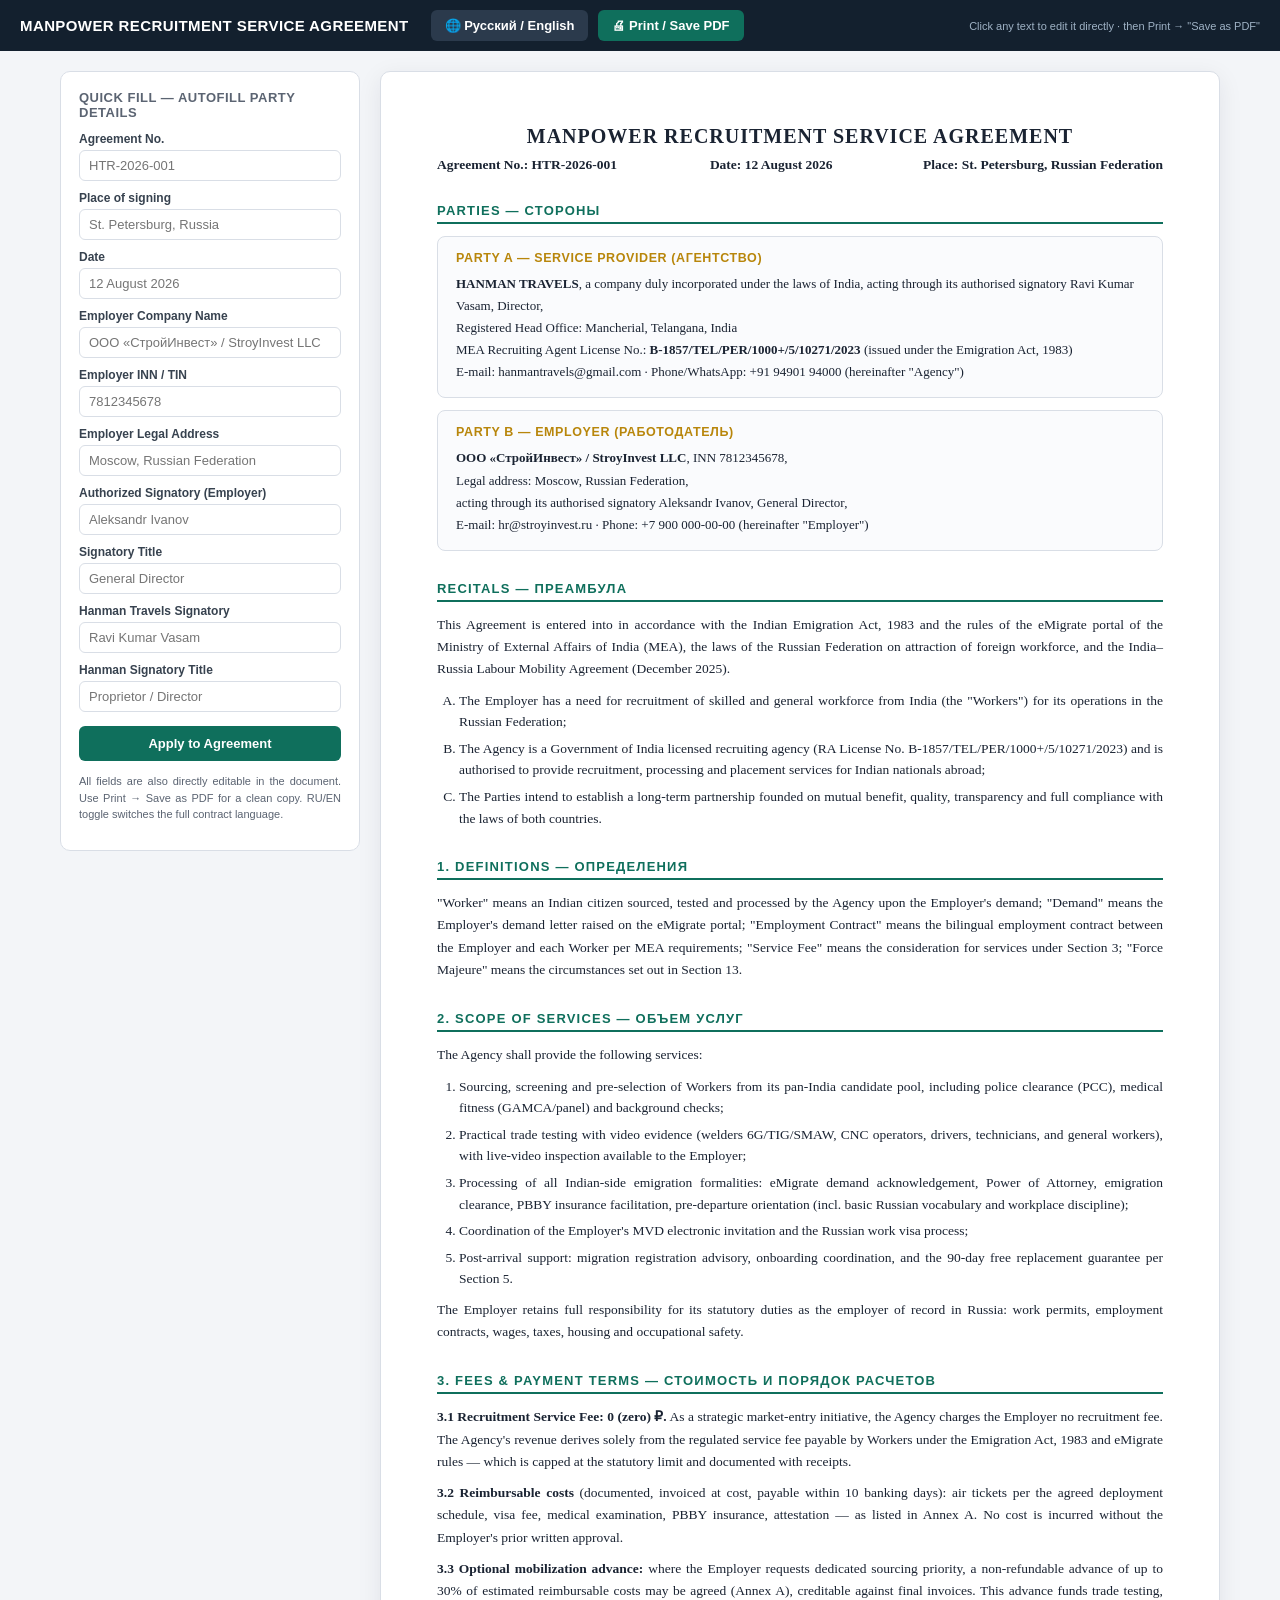
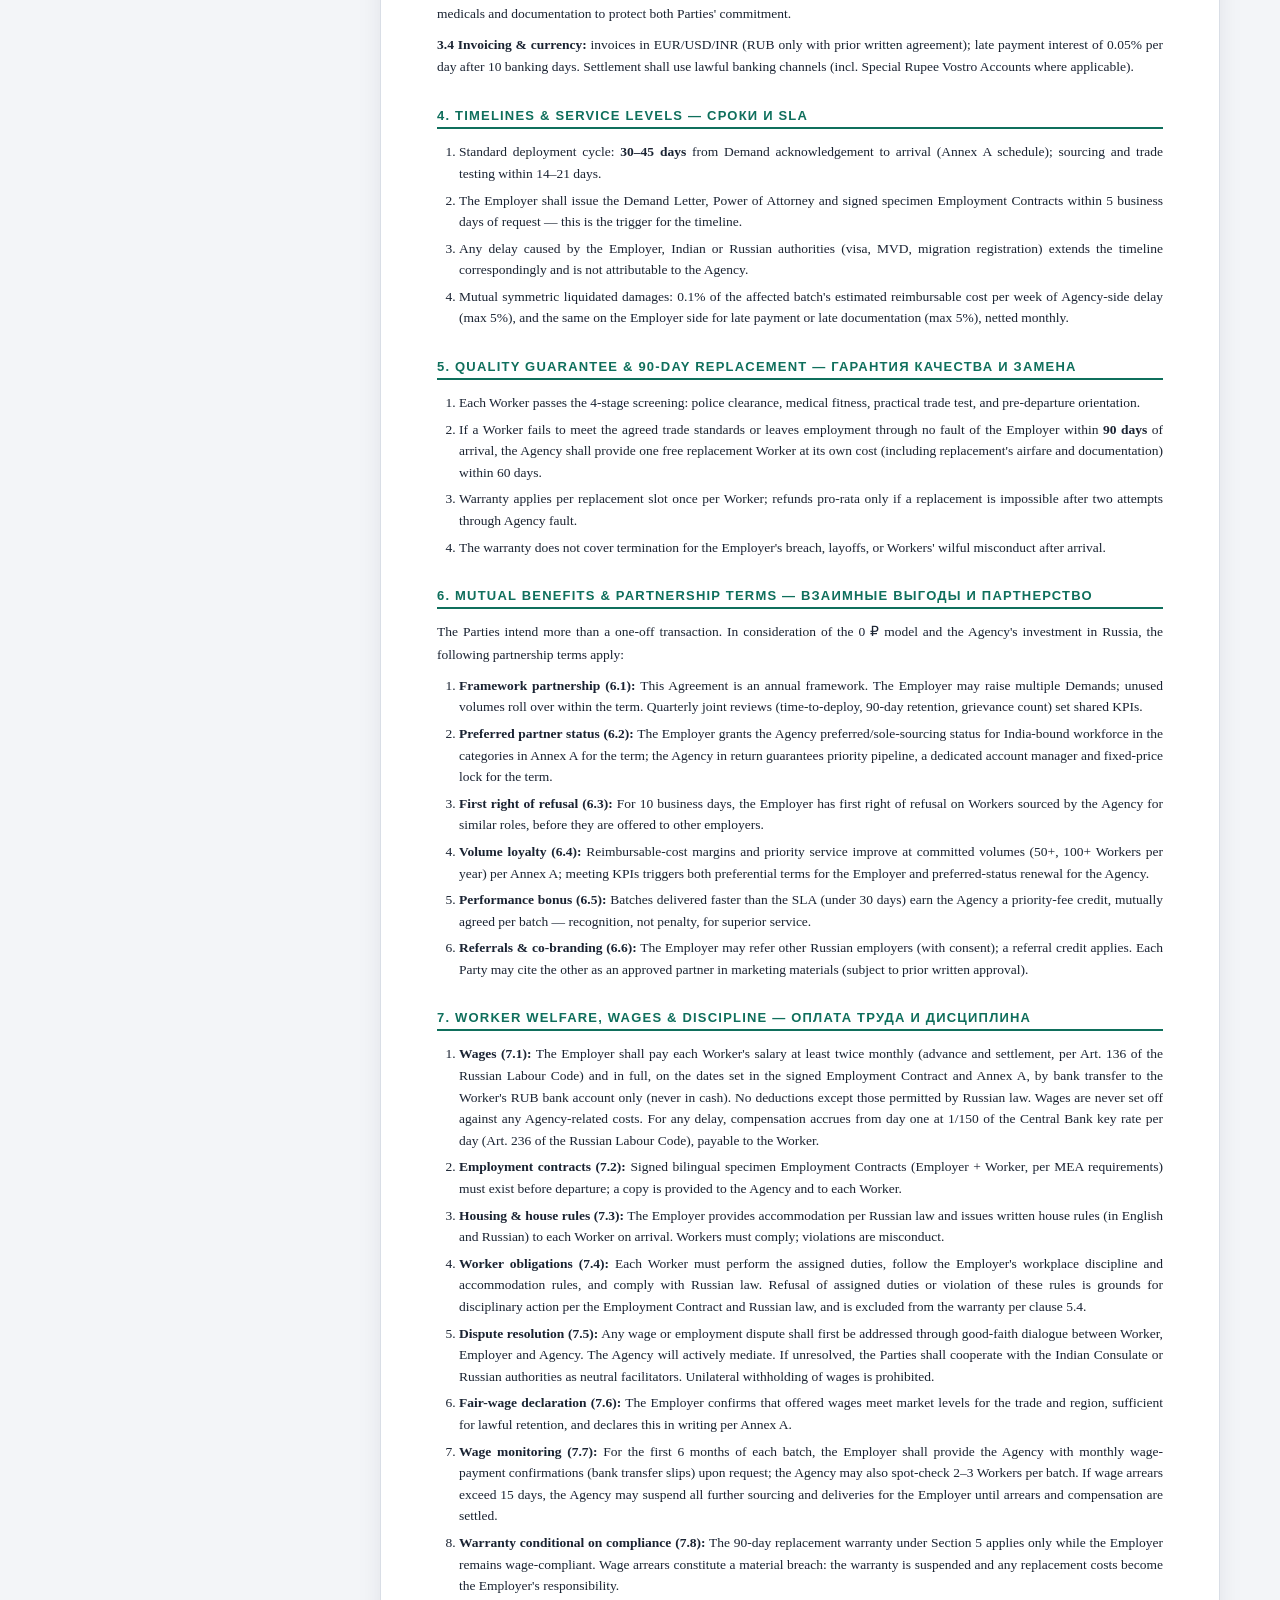
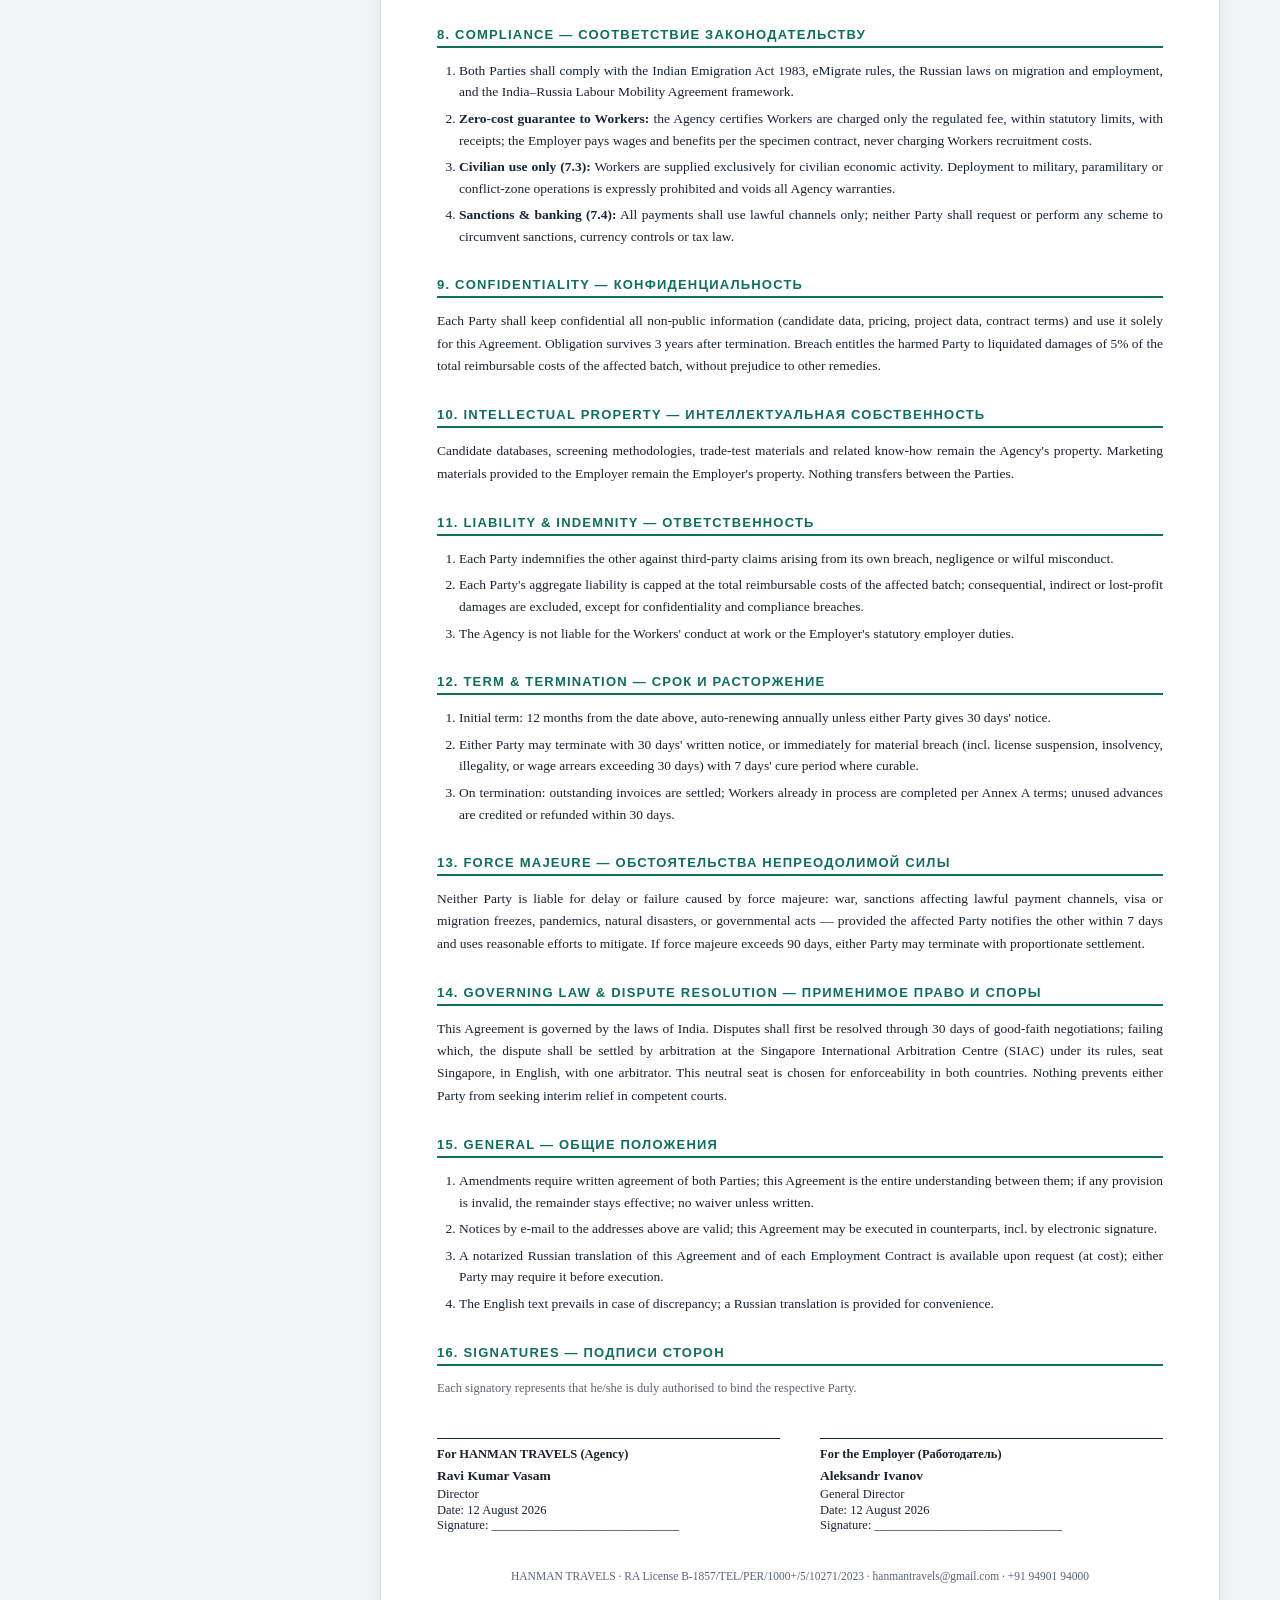
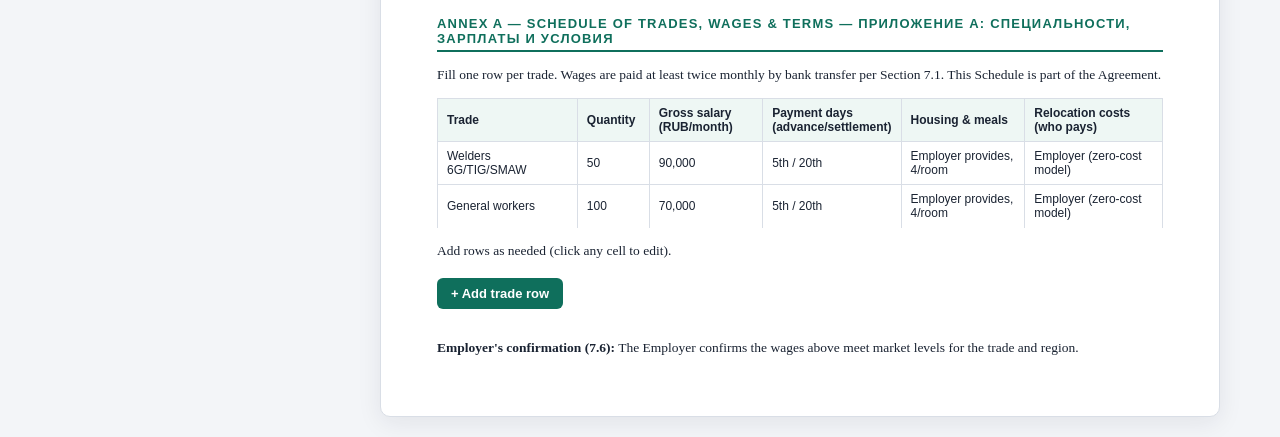
==== commit 56f9bca0: "Sync agreement (notarized translation clause)" ====
--- a/agreement.html
+++ b/agreement.html
@@ -321,6 +321,8 @@
           <span class="lang-ru">Изменения — только в письменной форме с согласия обеих Сторон; настоящий Договор является полным соглашением Сторон; при недействительности какого-либо положения остальные сохраняют силу; отказ от прав — только в письменной форме.</span></li>
       <li><span class="lang-en">Notices by e-mail to the addresses above are valid; this Agreement may be executed in counterparts, incl. by electronic signature.</span>
           <span class="lang-ru">Уведомления по электронной почте на указанные адреса действительны; Договор может быть подписан в нескольких экземплярах, в т.ч. электронной подписью.</span></li>
+      <li><span class="lang-en">A notarized Russian translation of this Agreement and of each Employment Contract is available upon request (at cost); either Party may require it before execution.</span>
+          <span class="lang-ru">Нотариальный перевод настоящего Договора и каждого Трудового договора на русский язык предоставляется по запросу (за счет заказчика); любая Сторона может потребовать его до подписания.</span></li>
       <li><span class="lang-en">The English text prevails in case of discrepancy; a Russian translation is provided for convenience.</span>
           <span class="lang-ru">В случае расхождений преимущественную силу имеет английский текст; русский перевод предоставлен для удобства.</span></li>
     </ol>
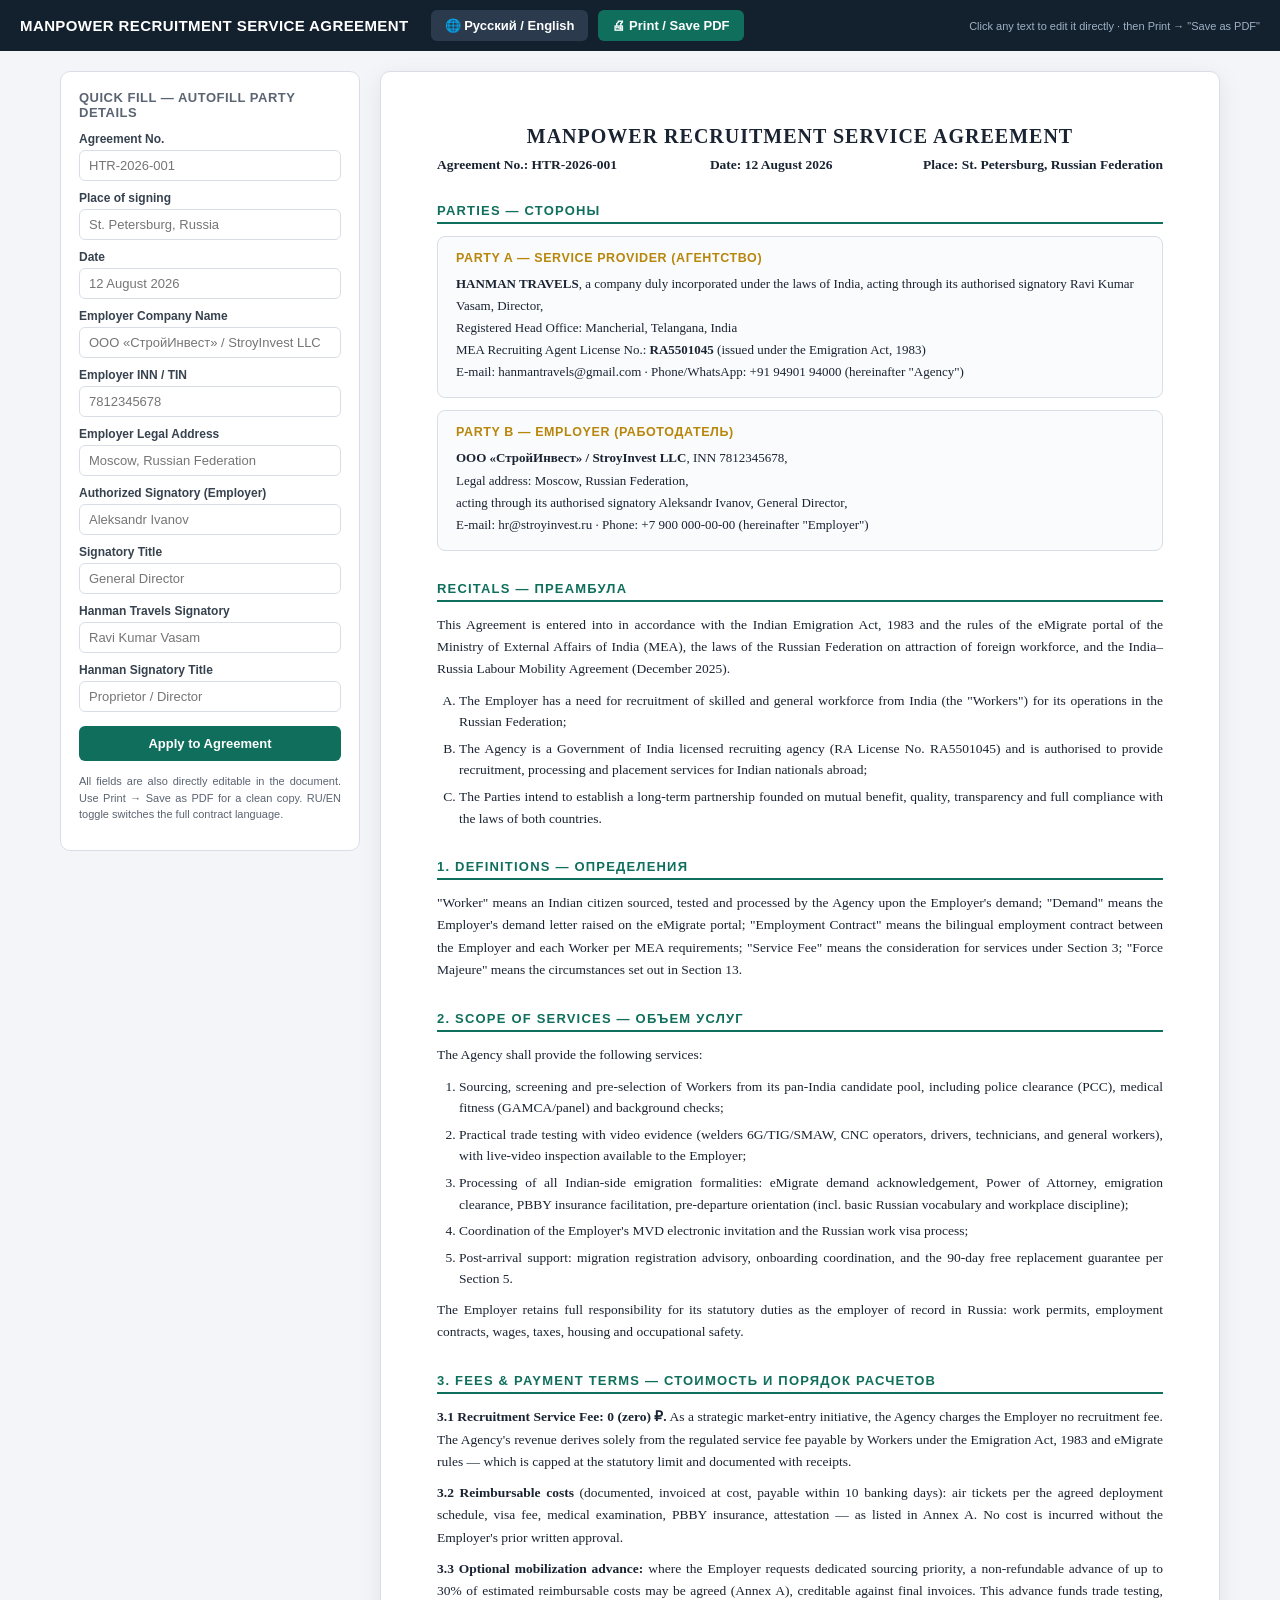
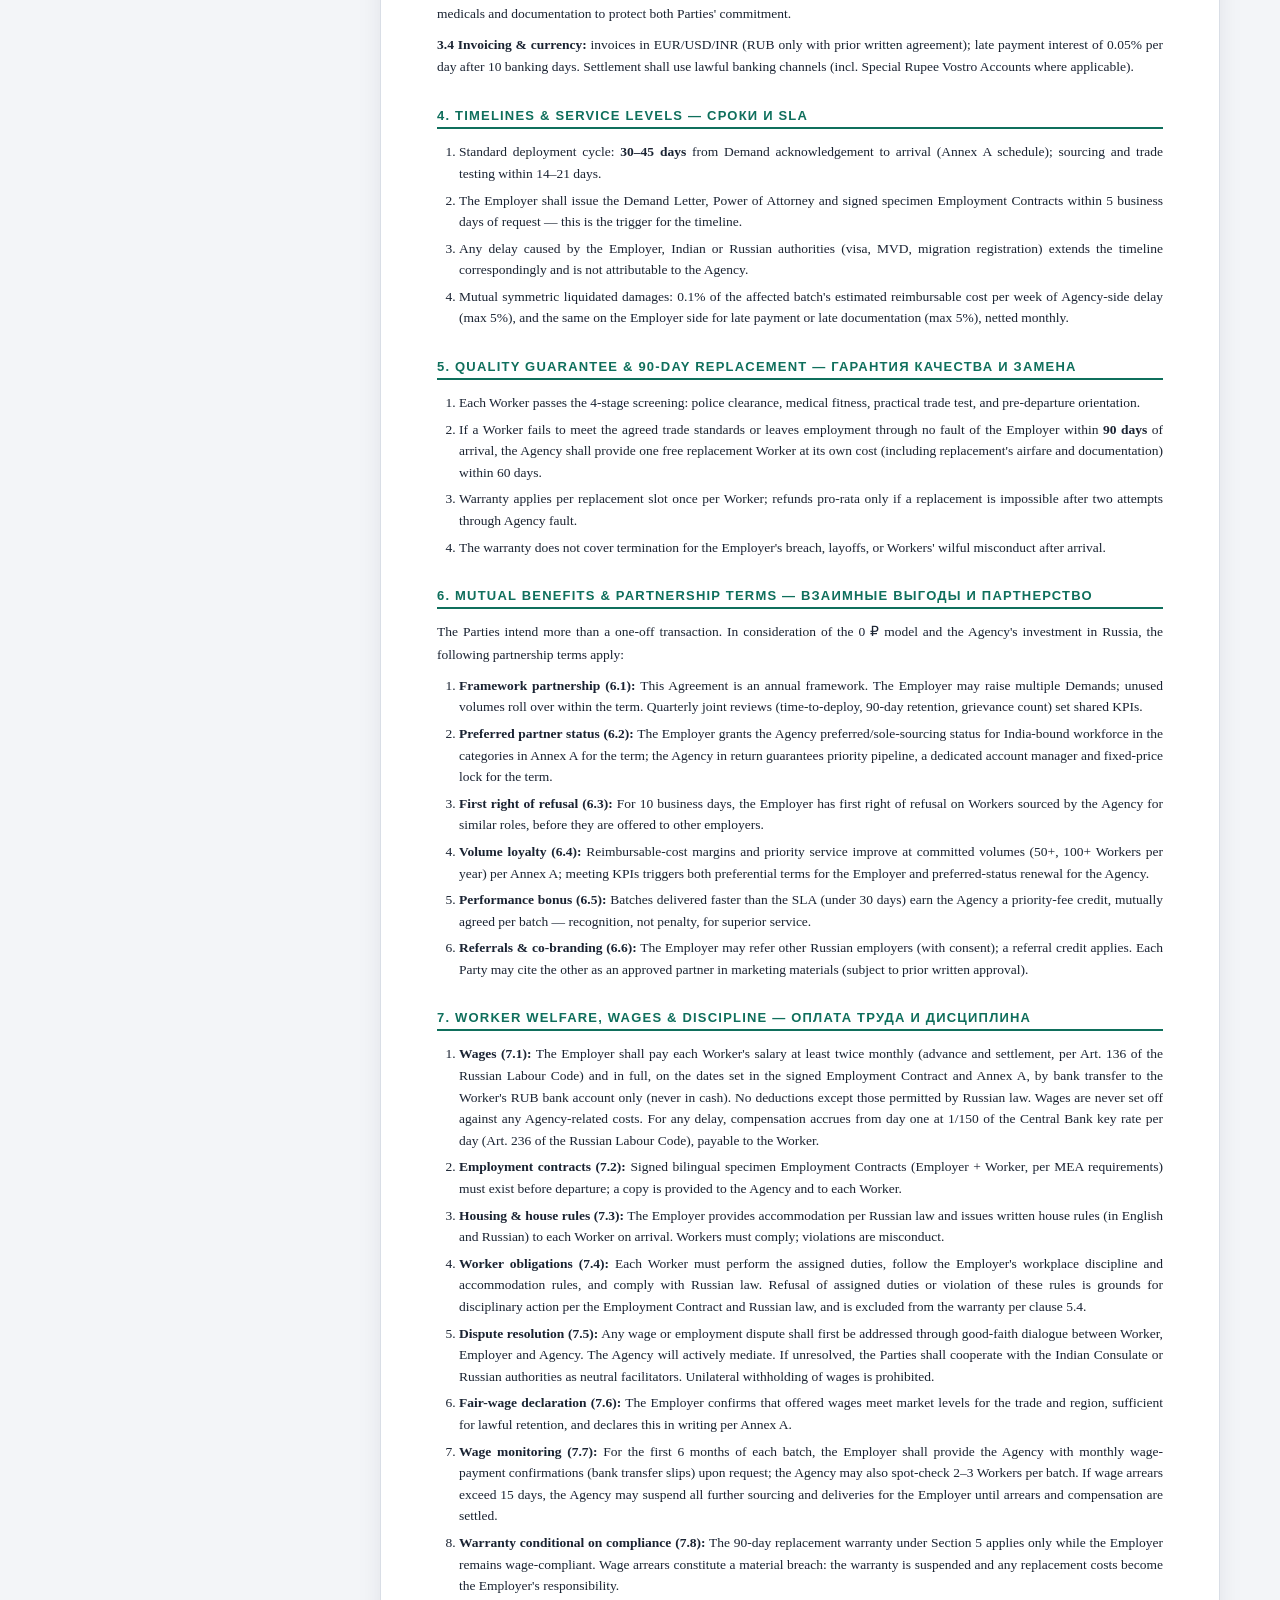
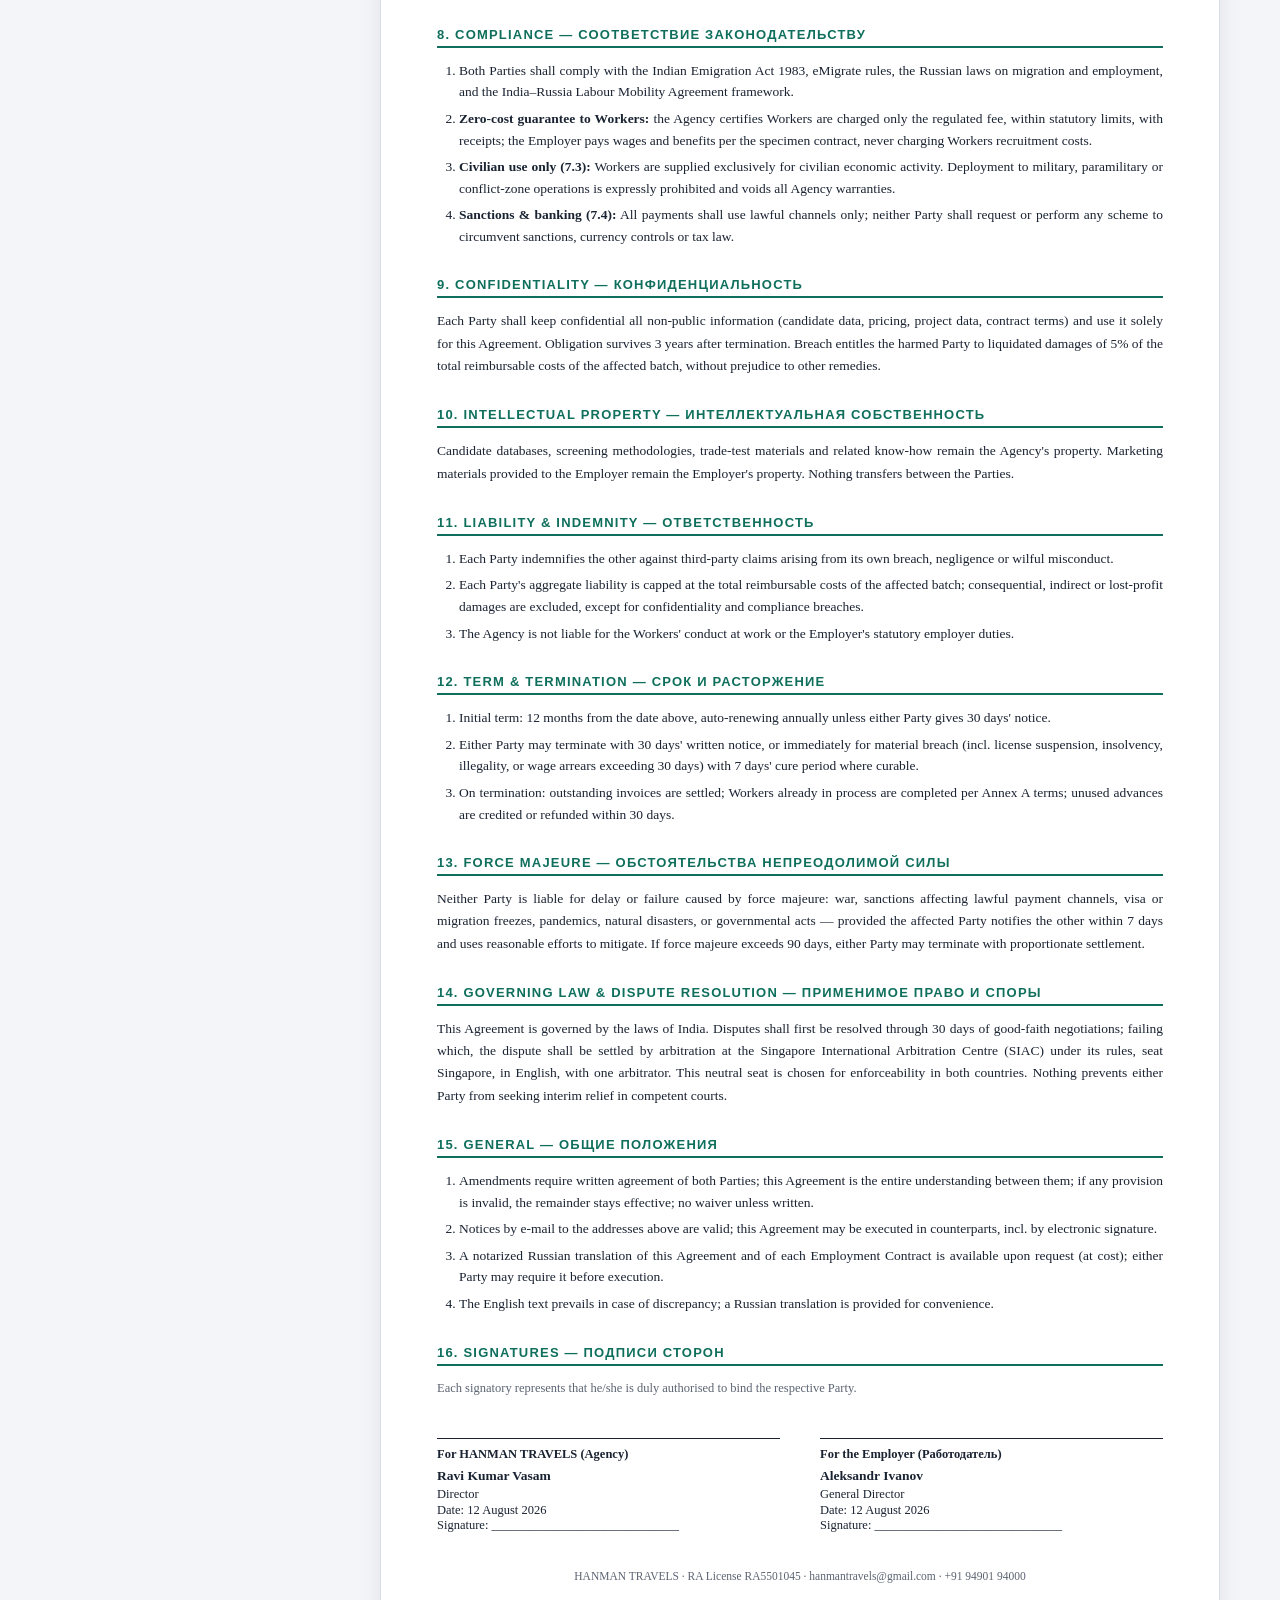
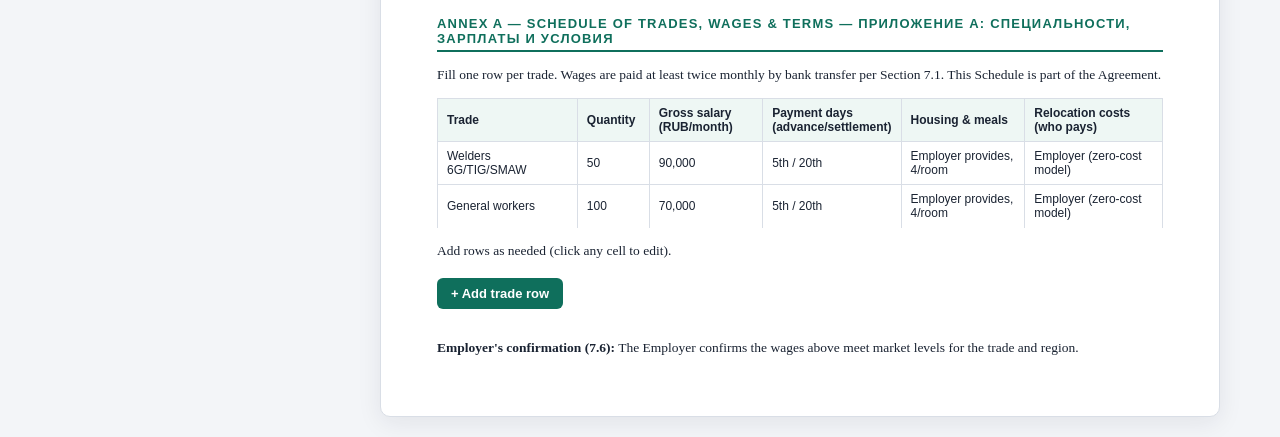
==== commit b93d12ec: "Fix RA licence to RA5501045 across site; use real brand logo in navbar + footer - Replace wrong lice" ====
--- a/agreement.html
+++ b/agreement.html
@@ -143,7 +143,7 @@
         <b>HANMAN TRAVELS</b>, a company duly incorporated under the laws of India, acting through its authorised signatory
         <span class="editable" id="m-htrep">Ravi Kumar Vasam</span>, <span class="editable" id="m-httitle">Director</span>,<br>
         Registered Head Office: <span class="editable">Mancherial, Telangana, India</span><br>
-        MEA Recruiting Agent License No.: <b>B-1857/TEL/PER/1000+/5/10271/2023</b> (issued under the Emigration Act, 1983)<br>
+        MEA Recruiting Agent License No.: <b>RA5501045</b> (issued under the Emigration Act, 1983)<br>
         E-mail: <span class="editable">hanmantravels@gmail.com</span> · Phone/WhatsApp: <span class="editable">+91 94901 94000</span>
         <span class="lang-ru">(далее — «Агентство»)</span>
         <span class="lang-en">(hereinafter "Agency")</span>
@@ -167,8 +167,8 @@
     <ol type="A">
       <li><span class="lang-ru">Работодатель имеет потребность в привлечении квалифицированной и рабочей силы из Индии (далее — «Работники») для своих производственных нужд в Российской Федерации;</span>
           <span class="lang-en">The Employer has a need for recruitment of skilled and general workforce from India (the "Workers") for its operations in the Russian Federation;</span></li>
-      <li><span class="lang-ru">Агентство является лицензированным рекрутинговым агентством Правительства Индии (RA License No. B-1857/TEL/PER/1000+/5/10271/2023) и уполномочено оказывать услуги по подбору, оформлению и трудоустройству индийских граждан за рубежом;</span>
-          <span class="lang-en">The Agency is a Government of India licensed recruiting agency (RA License No. B-1857/TEL/PER/1000+/5/10271/2023) and is authorised to provide recruitment, processing and placement services for Indian nationals abroad;</span></li>
+      <li><span class="lang-ru">Агентство является лицензированным рекрутинговым агентством Правительства Индии (RA License No. RA5501045) и уполномочено оказывать услуги по подбору, оформлению и трудоустройству индийских граждан за рубежом;</span>
+          <span class="lang-en">The Agency is a Government of India licensed recruiting agency (RA License No. RA5501045) and is authorised to provide recruitment, processing and placement services for Indian nationals abroad;</span></li>
       <li><span class="lang-ru">Стороны намерены установить долгосрочное партнерство на основе взаимной выгоды, качества, прозрачности и полного соответствия законодательству обеих стран.</span>
           <span class="lang-en">The Parties intend to establish a long-term partnership founded on mutual benefit, quality, transparency and full compliance with the laws of both countries.</span></li>
     </ol>
@@ -347,7 +347,7 @@
       </div>
     </div>
 
-    <p style="margin-top:34px;font-size:11.5px;color:var(--muted);text-align:center;">HANMAN TRAVELS · RA License B-1857/TEL/PER/1000+/5/10271/2023 · hanmantravels@gmail.com · +91 94901 94000</p>
+    <p style="margin-top:34px;font-size:11.5px;color:var(--muted);text-align:center;">HANMAN TRAVELS · RA License RA5501045 · hanmantravels@gmail.com · +91 94901 94000</p>
 
     <!-- ======================= ANNEX A ======================= -->
     <div style="page-break-before: always;"></div>
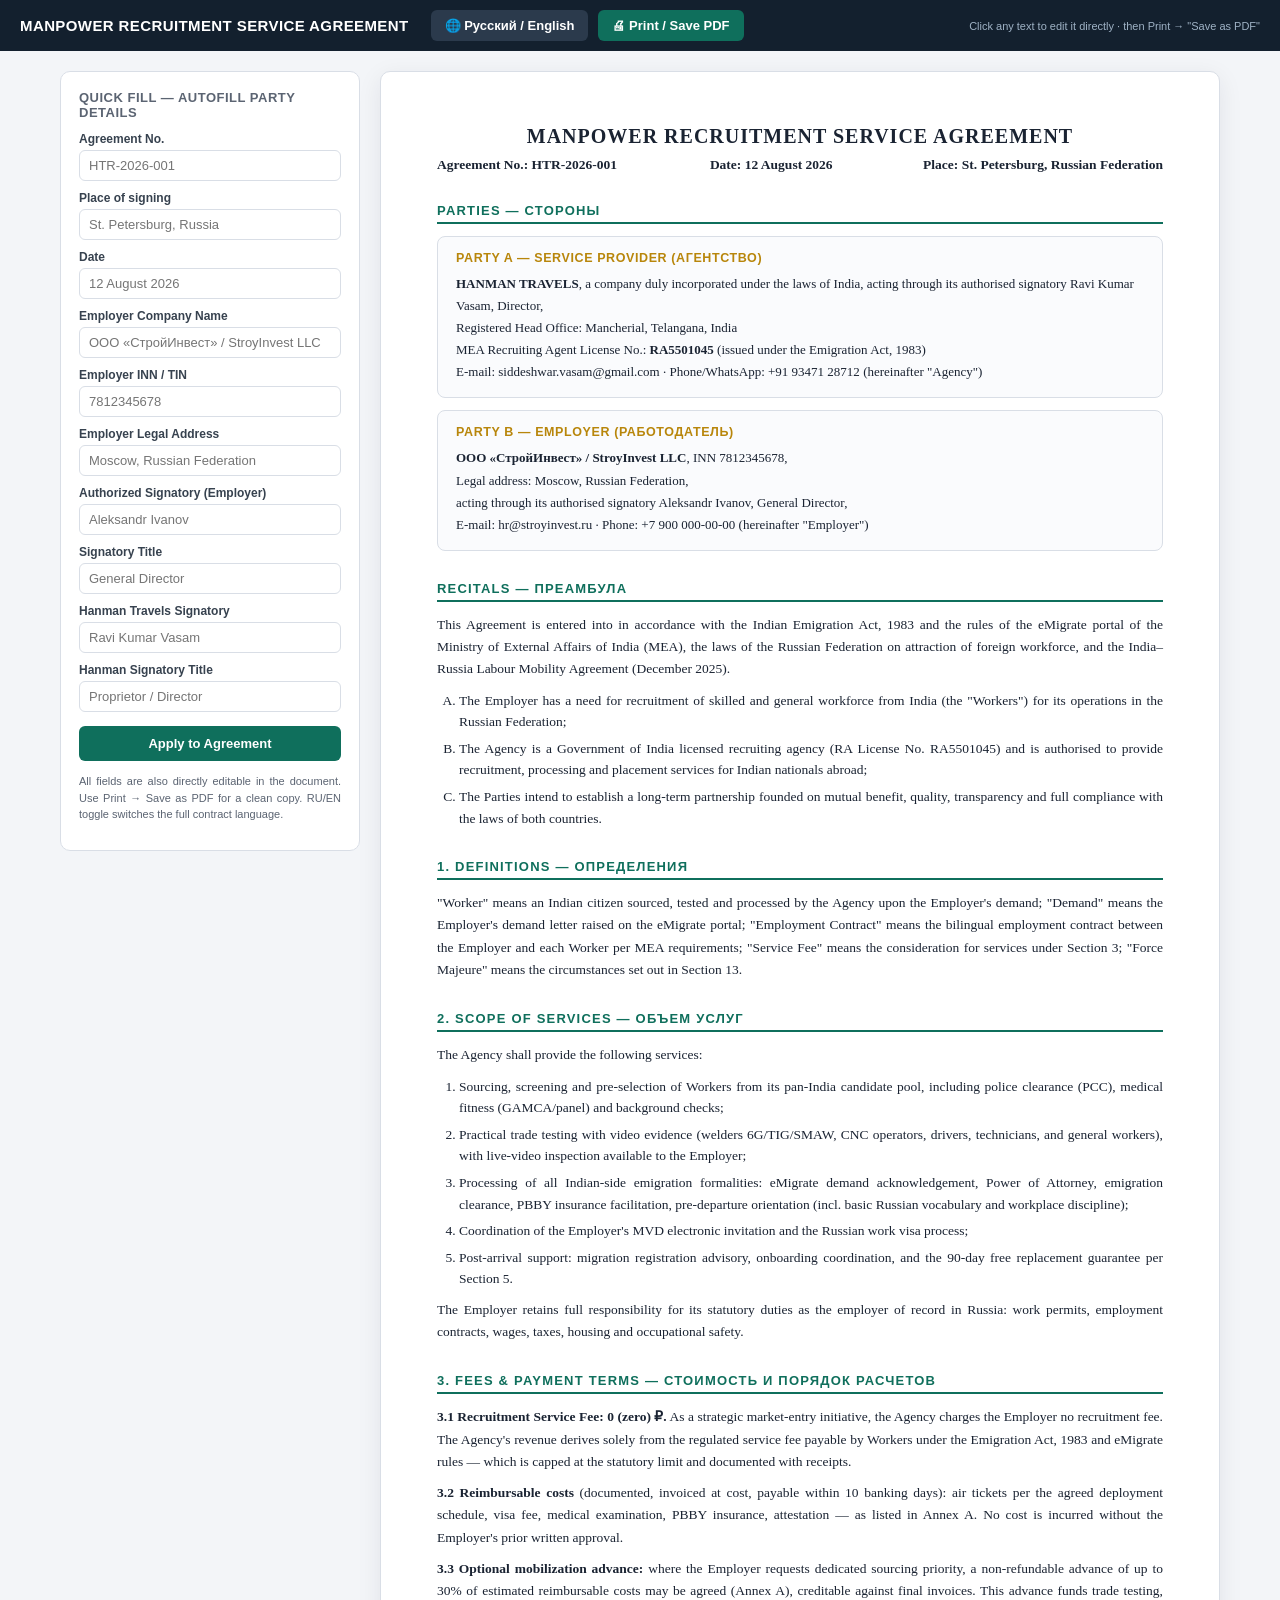
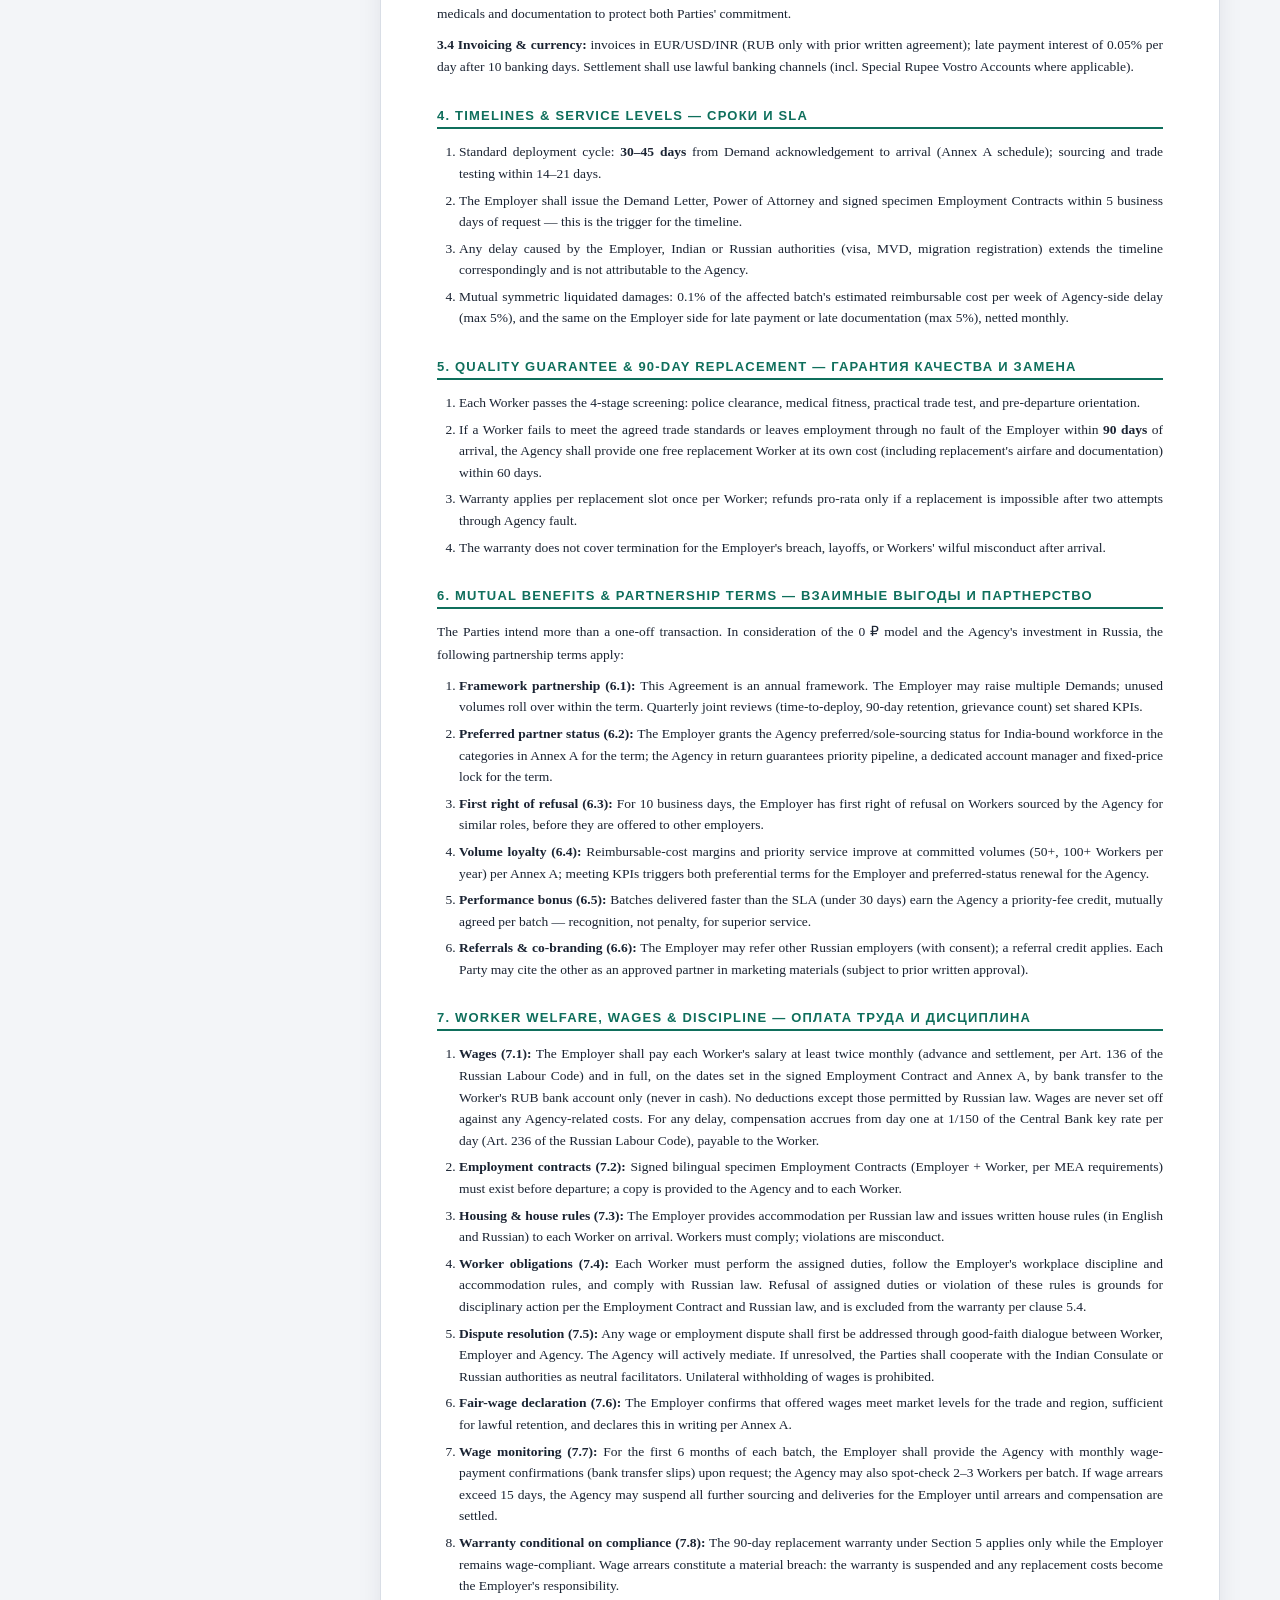
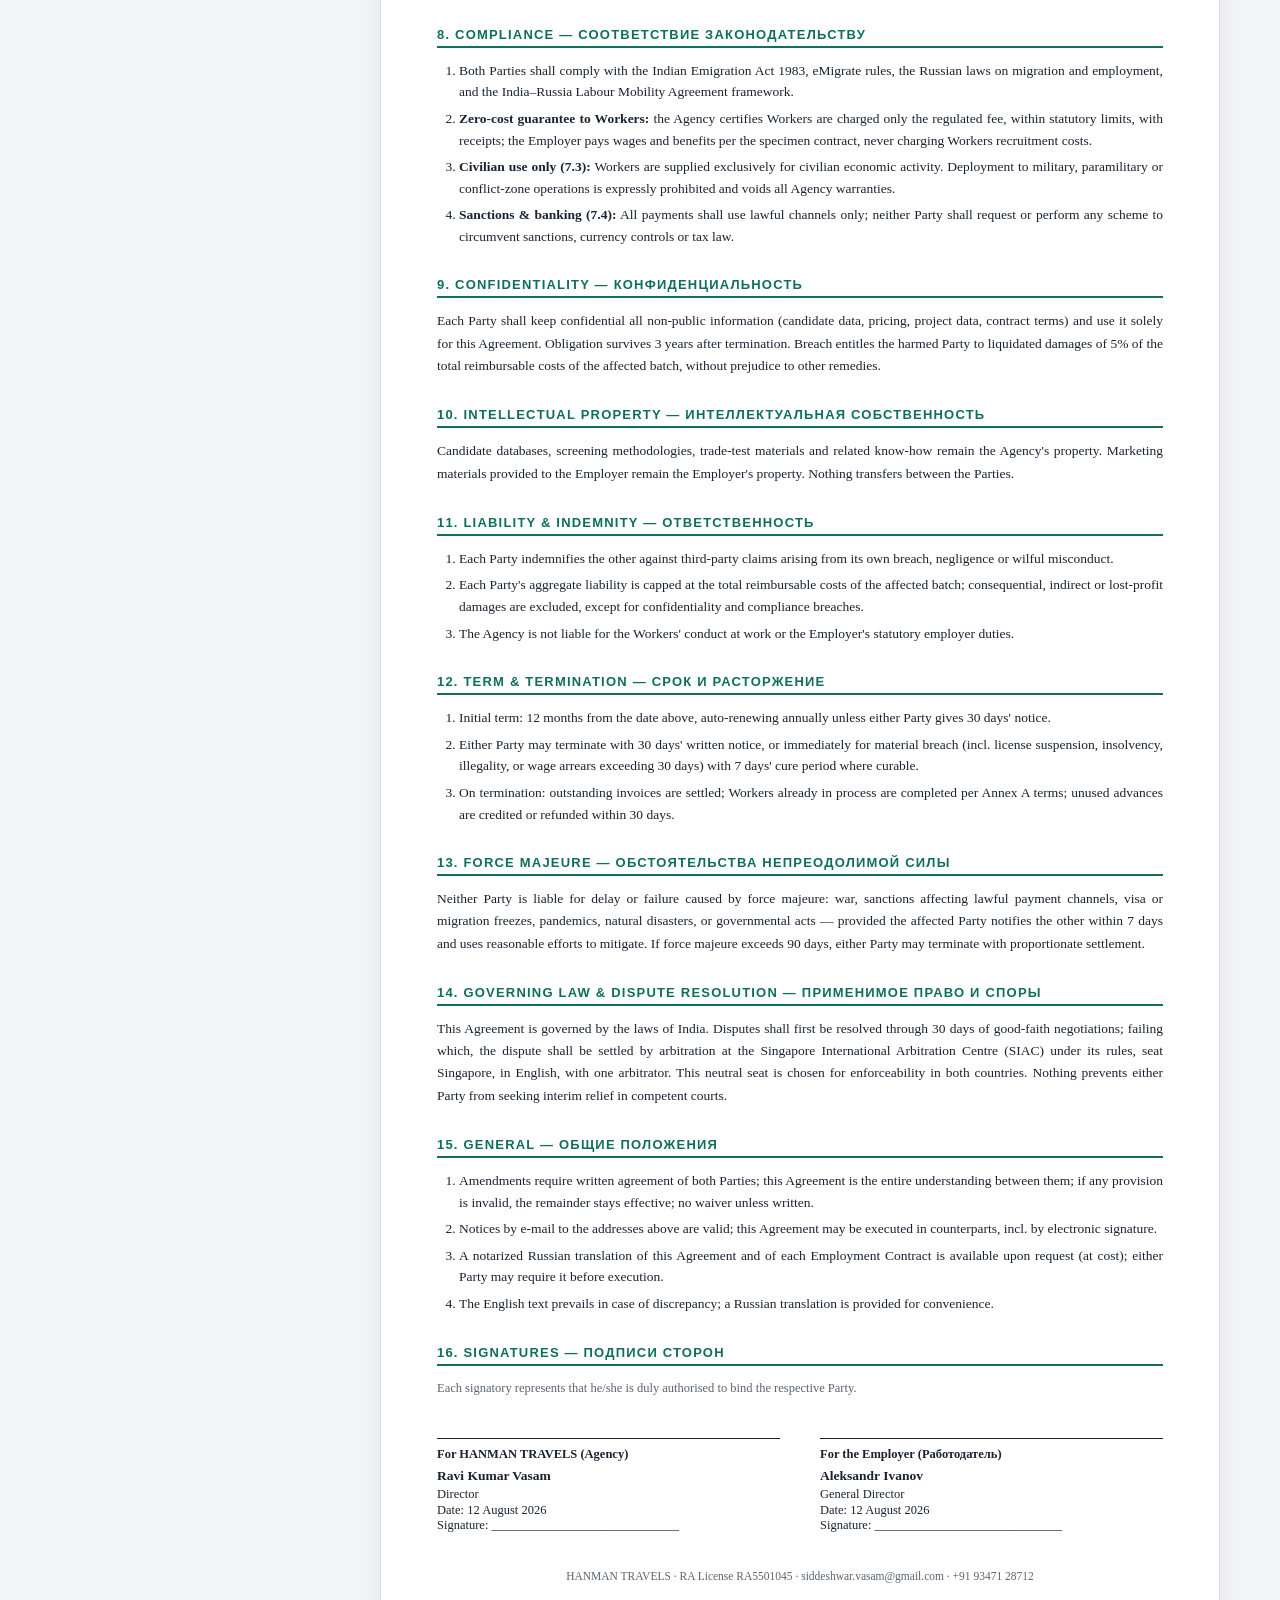
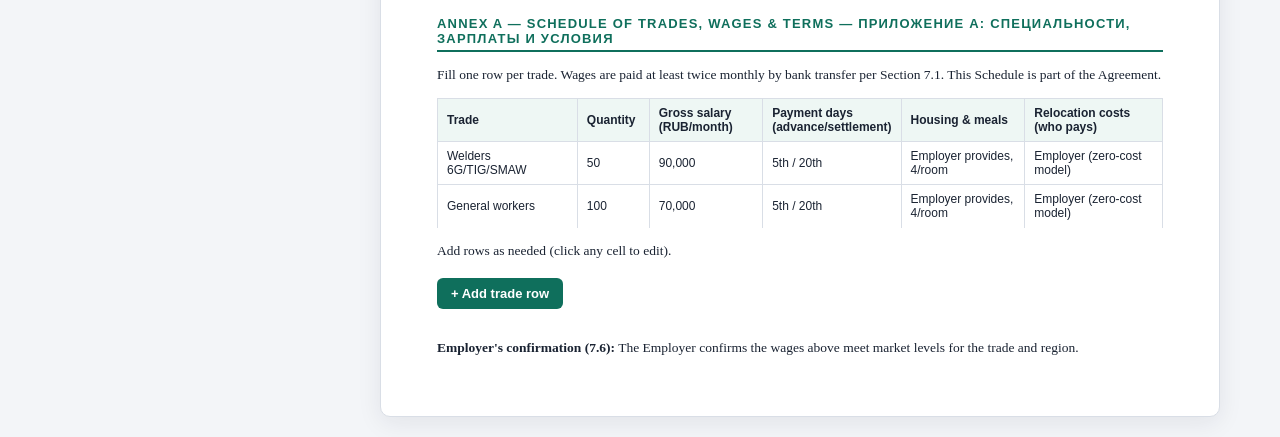
==== commit c210416e: "Rebuild russia.hanmantravels.com as a clean, single-page B2B walkthrough — from scratch PURPOSE: liv" ====
--- a/agreement.html
+++ b/agreement.html
@@ -144,7 +144,7 @@
         <span class="editable" id="m-htrep">Ravi Kumar Vasam</span>, <span class="editable" id="m-httitle">Director</span>,<br>
         Registered Head Office: <span class="editable">Mancherial, Telangana, India</span><br>
         MEA Recruiting Agent License No.: <b>RA5501045</b> (issued under the Emigration Act, 1983)<br>
-        E-mail: <span class="editable">hanmantravels@gmail.com</span> · Phone/WhatsApp: <span class="editable">+91 94901 94000</span>
+        E-mail: <span class="editable">siddeshwar.vasam@gmail.com</span> · Phone/WhatsApp: <span class="editable">+91 93471 28712</span>
         <span class="lang-ru">(далее — «Агентство»)</span>
         <span class="lang-en">(hereinafter "Agency")</span>
       </div>
@@ -347,7 +347,7 @@
       </div>
     </div>
 
-    <p style="margin-top:34px;font-size:11.5px;color:var(--muted);text-align:center;">HANMAN TRAVELS · RA License RA5501045 · hanmantravels@gmail.com · +91 94901 94000</p>
+    <p style="margin-top:34px;font-size:11.5px;color:var(--muted);text-align:center;">HANMAN TRAVELS · RA License RA5501045 · siddeshwar.vasam@gmail.com · +91 93471 28712</p>
 
     <!-- ======================= ANNEX A ======================= -->
     <div style="page-break-before: always;"></div>
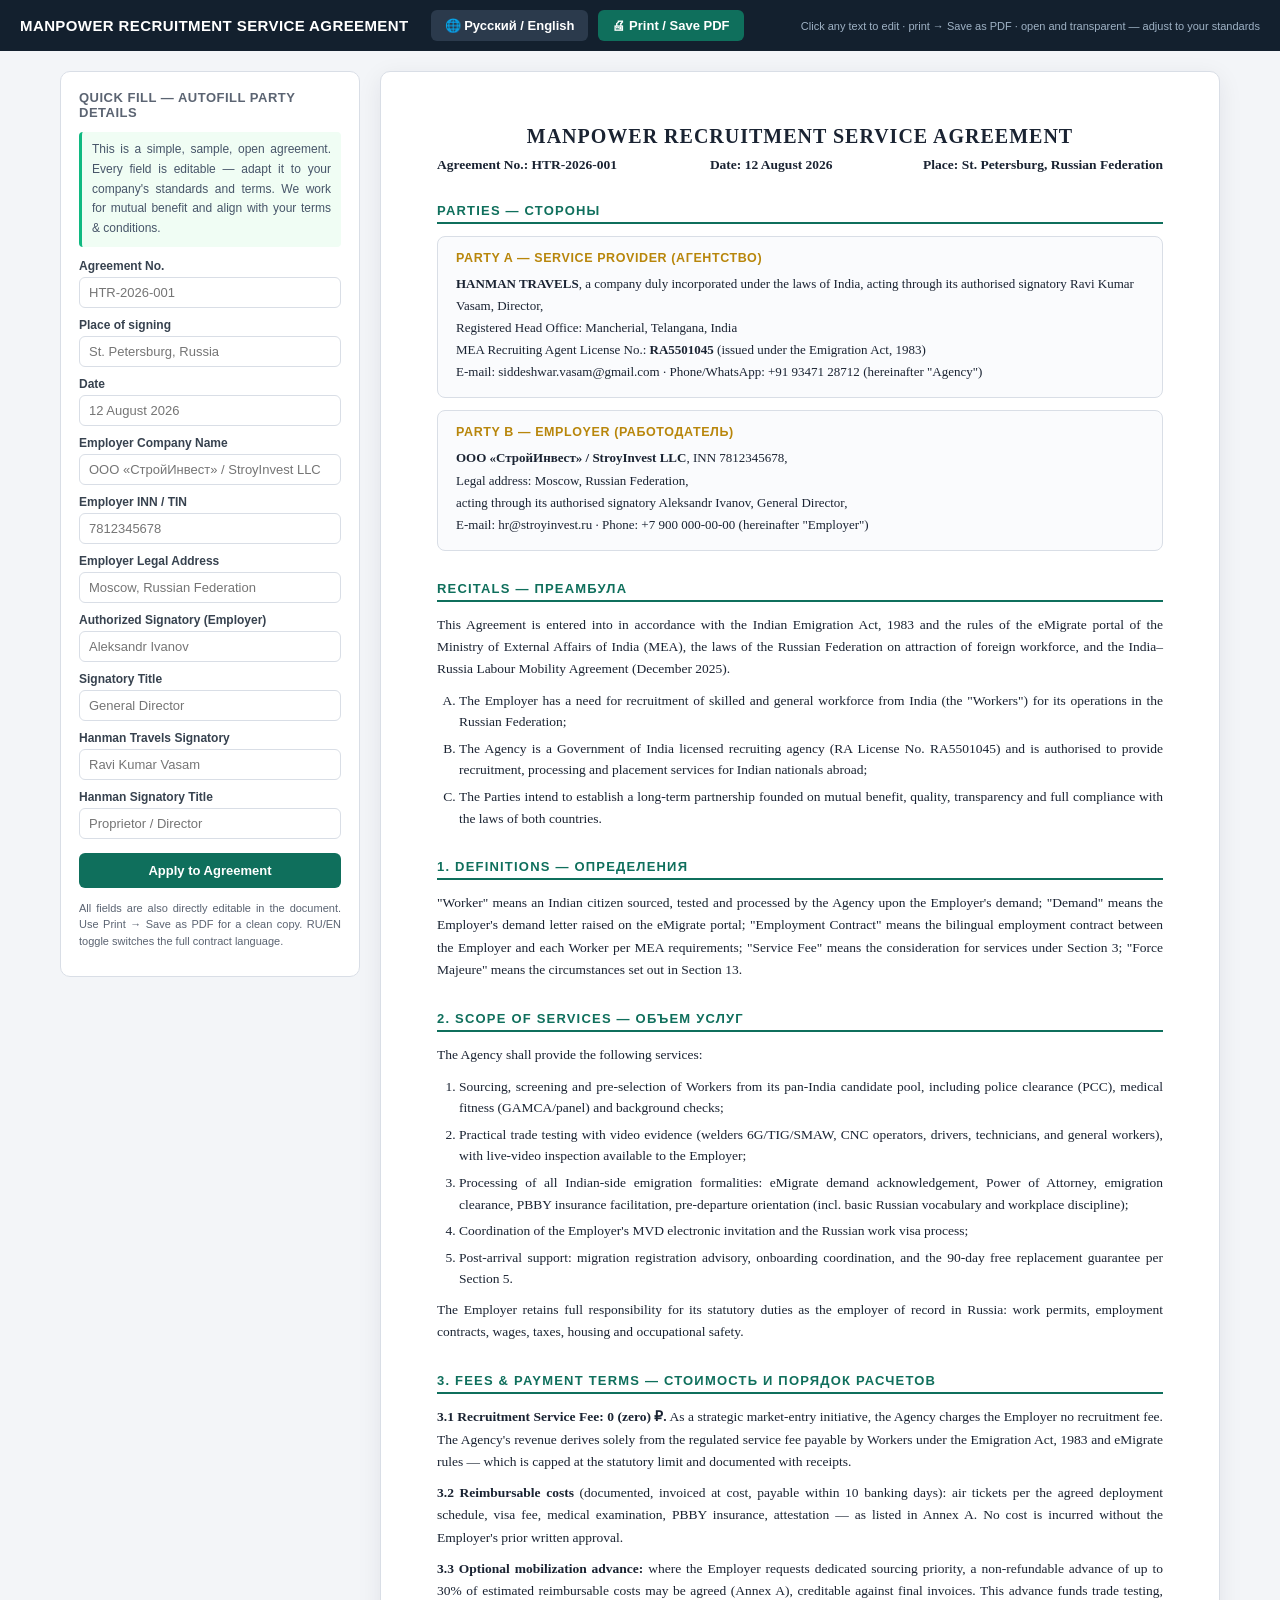
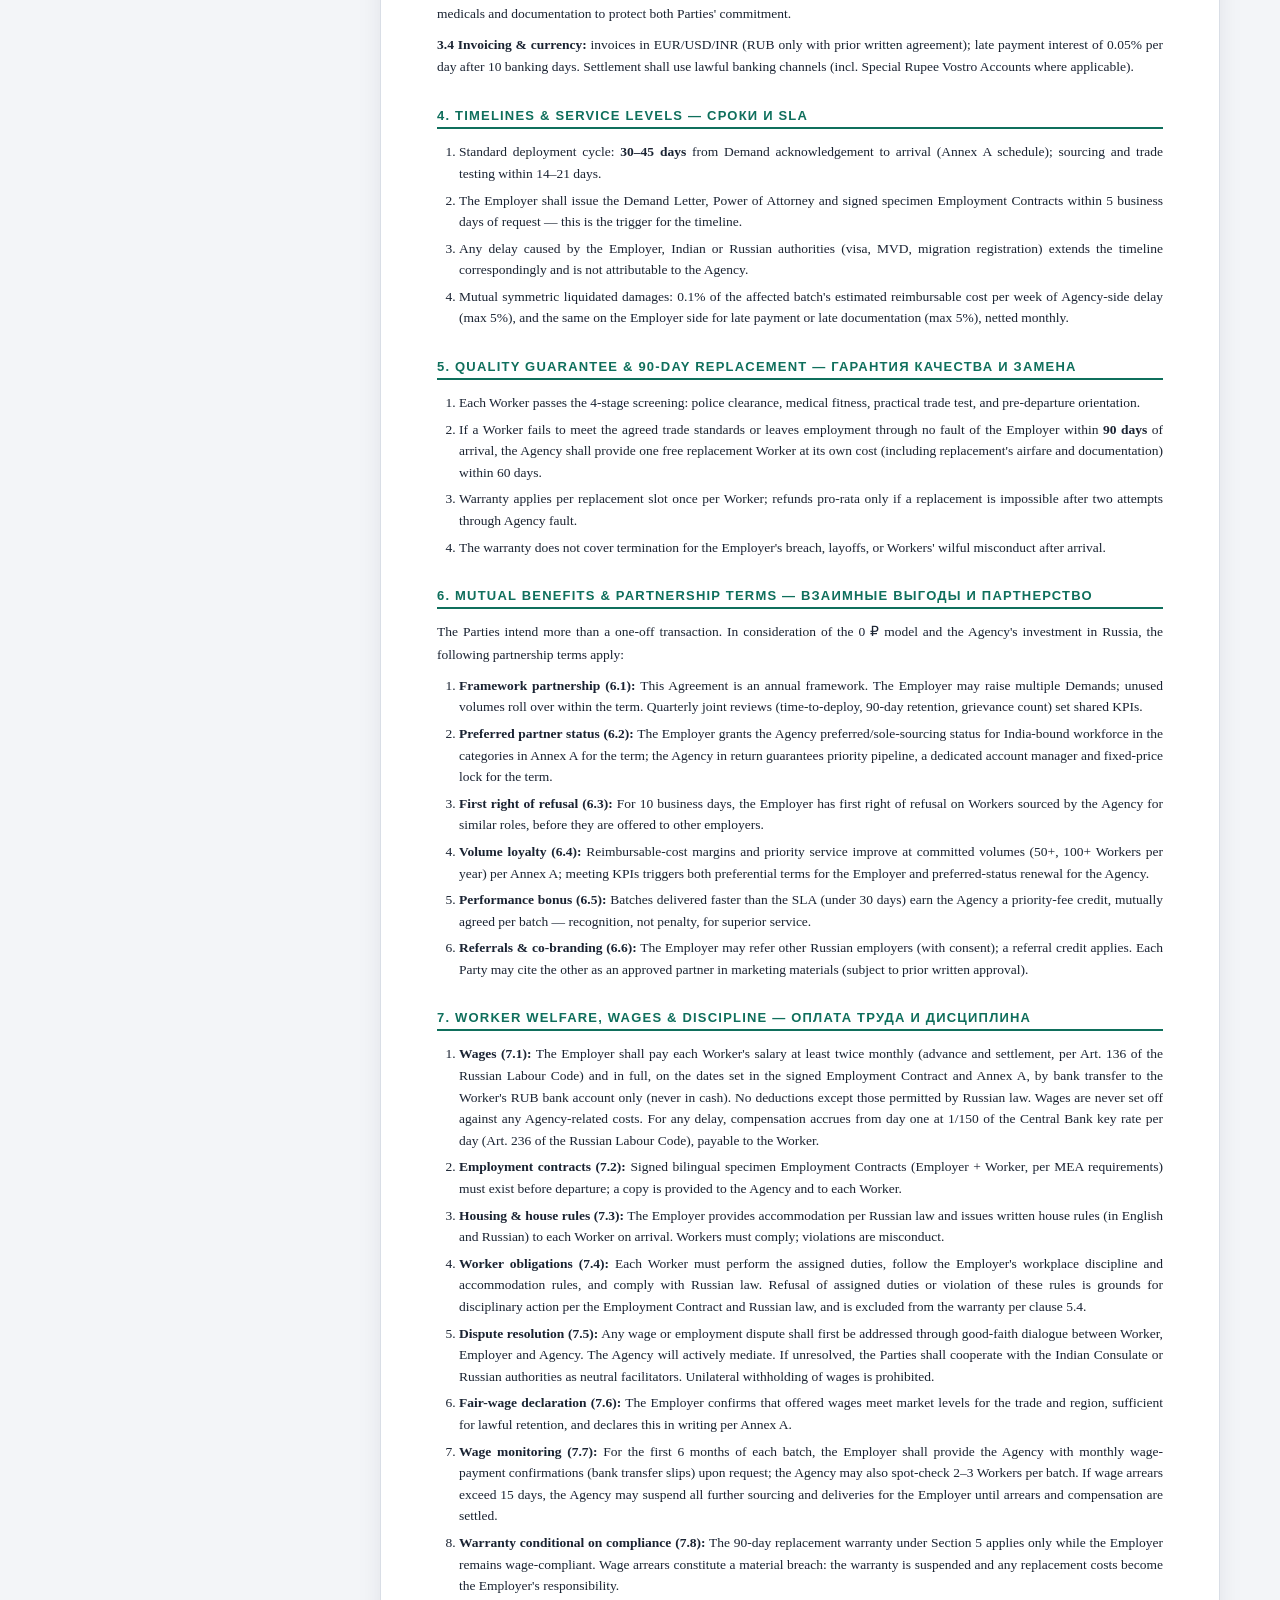
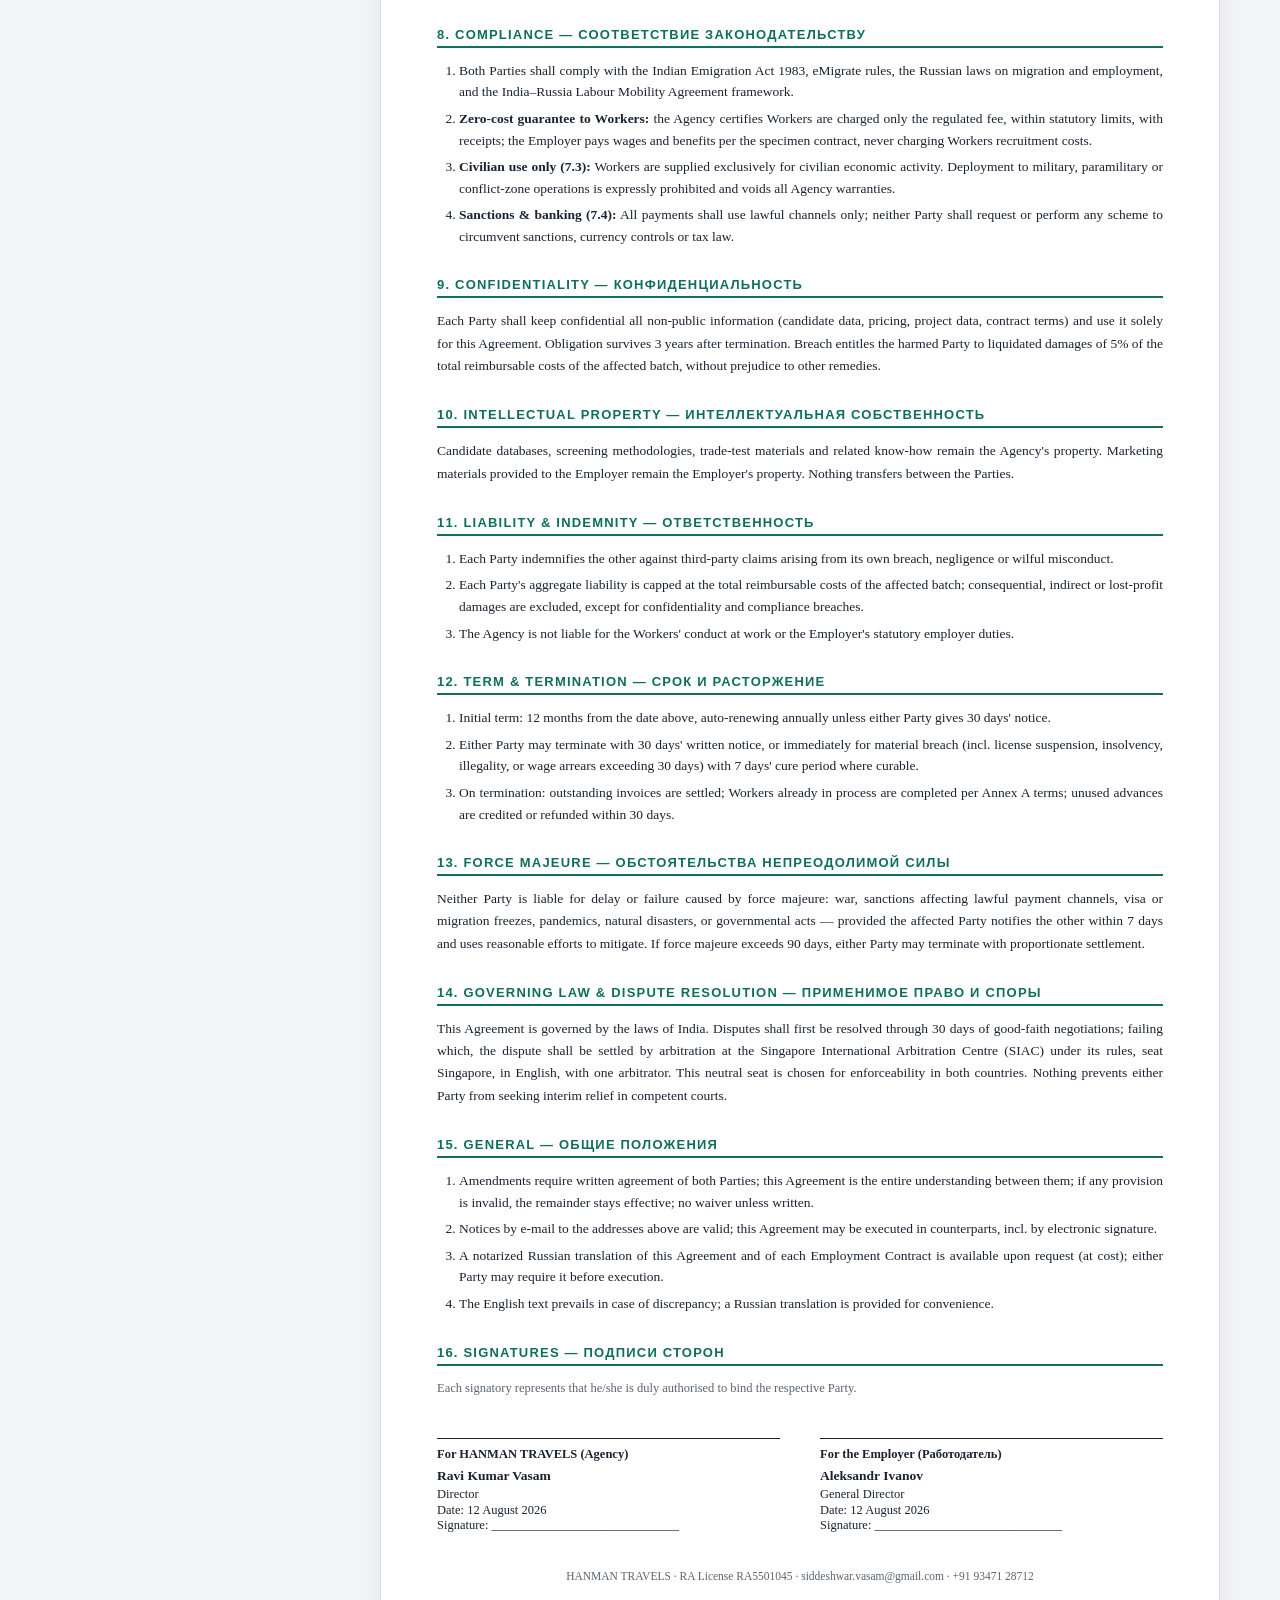
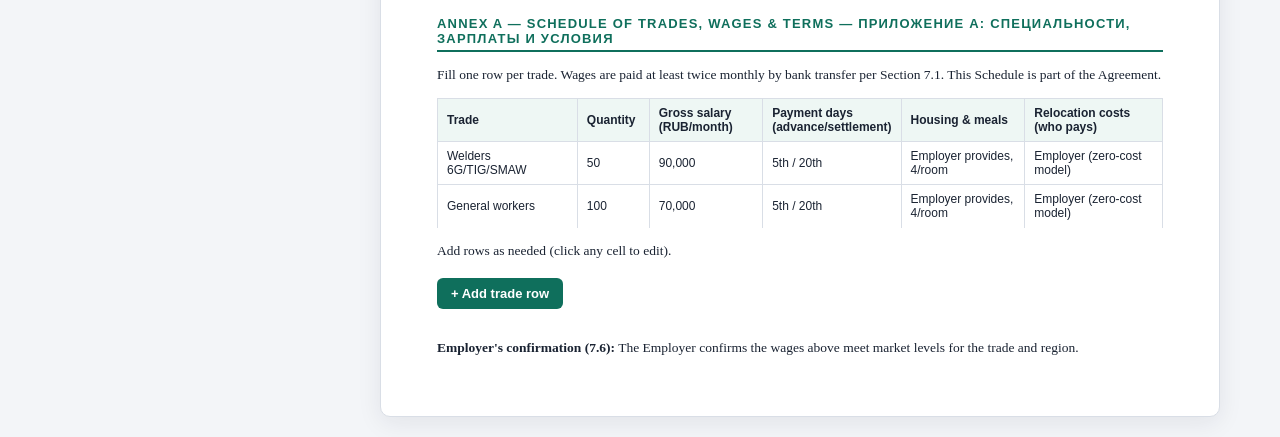
==== commit ab5cc8f0: "Russia-safe presentation + 4 content blocks + multi-fallback form + simple agreement presentation.ht" ====
--- a/agreement.html
+++ b/agreement.html
@@ -89,13 +89,14 @@
   <h1>MANPOWER RECRUITMENT SERVICE AGREEMENT</h1>
   <button class="lang-btn" onclick="toggleLang()">🌐 Русский / English</button>
   <button onclick="window.print()">🖨 Print / Save PDF</button>
-  <span class="hint">Click any text to edit it directly · then Print → "Save as PDF"</span>
+  <span class="hint">Click any text to edit · print → Save as PDF · open and transparent — adjust to your standards</span>
 </div>
 
 <div class="layout">
   <!-- ======================= SIDEBAR (QUICK FILL) ======================= -->
   <aside class="sidebar">
     <h2>Quick Fill — Autofill Party Details</h2>
+    <p style="font-size: 12px; color: #475569; margin-bottom: 12px; padding: 8px 10px; background: #f0fdf4; border-left: 3px solid #10b981; border-radius: 4px;">This is a simple, sample, open agreement. Every field is editable — adapt it to your company's standards and terms. We work for mutual benefit and align with your terms &amp; conditions.</p>
     <label>Agreement No.</label>
     <input id="q-no" placeholder="HTR-2026-001">
     <label>Place of signing</label>
